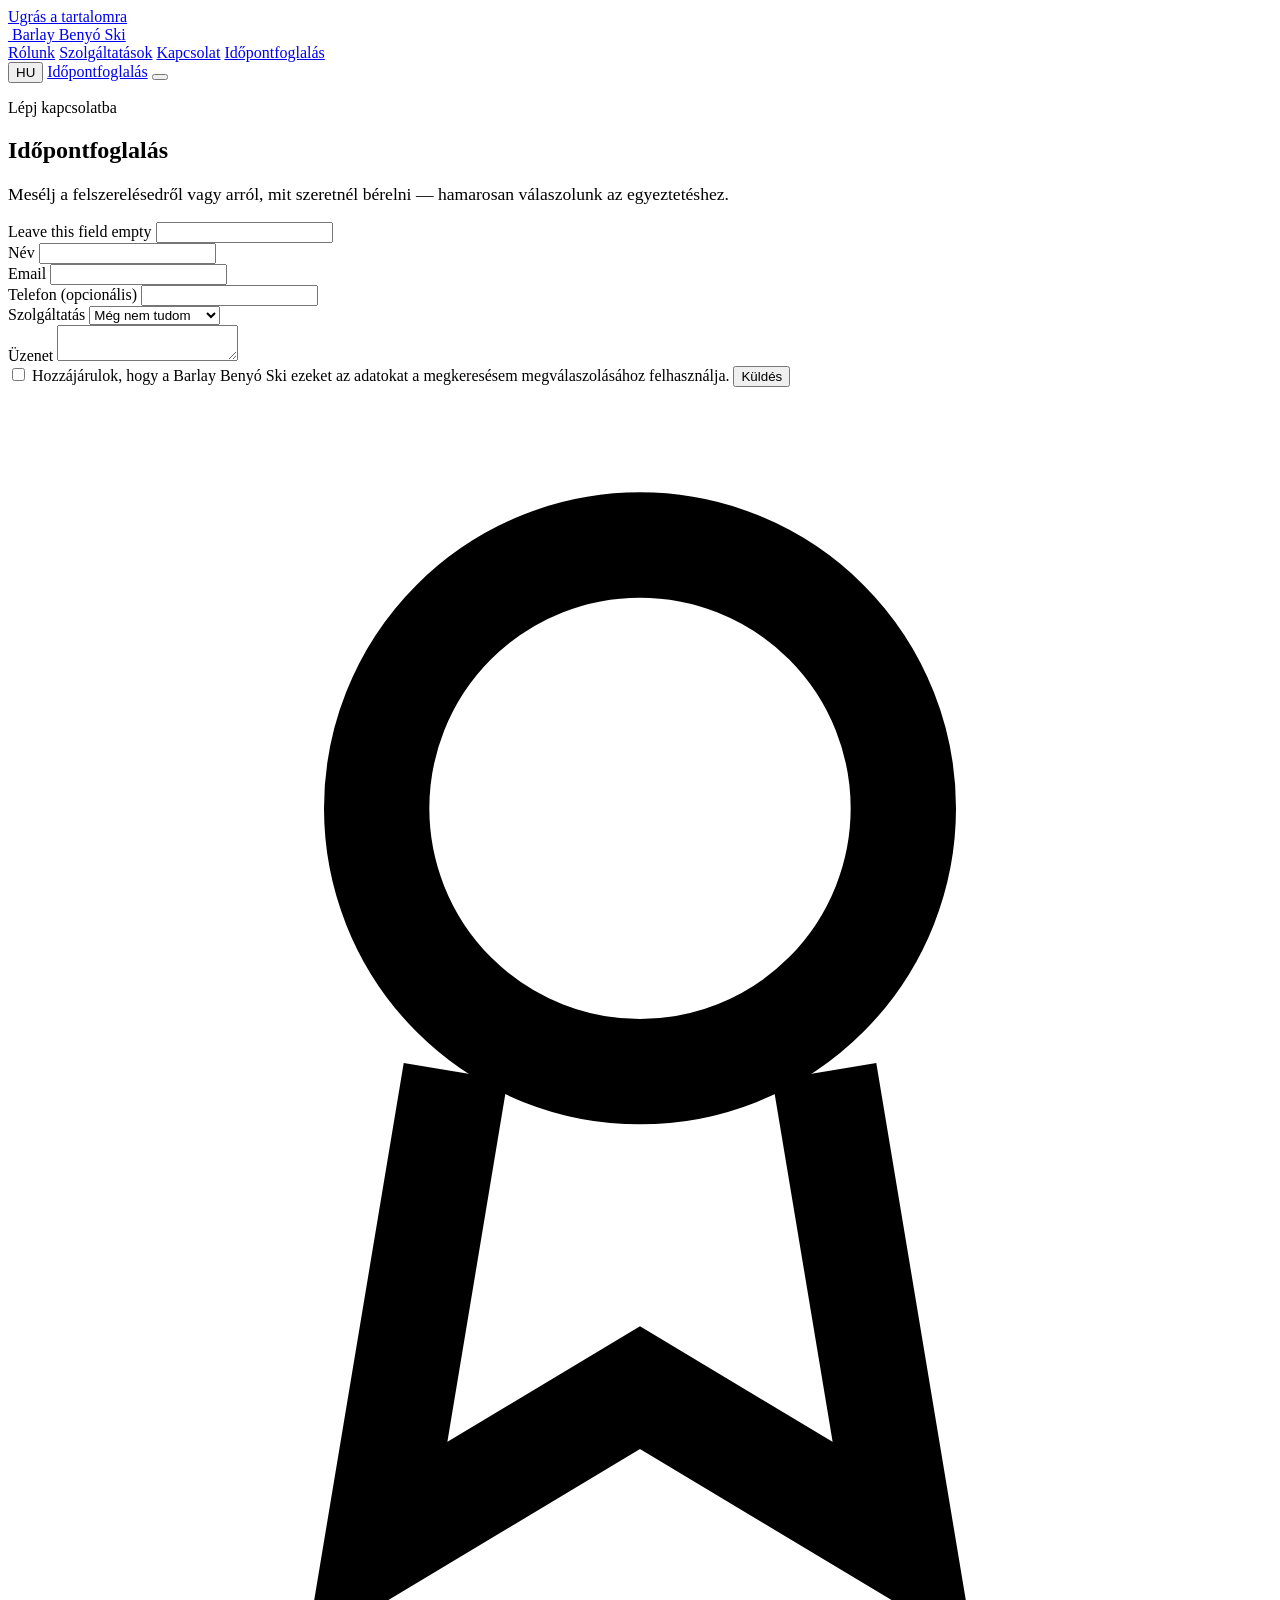
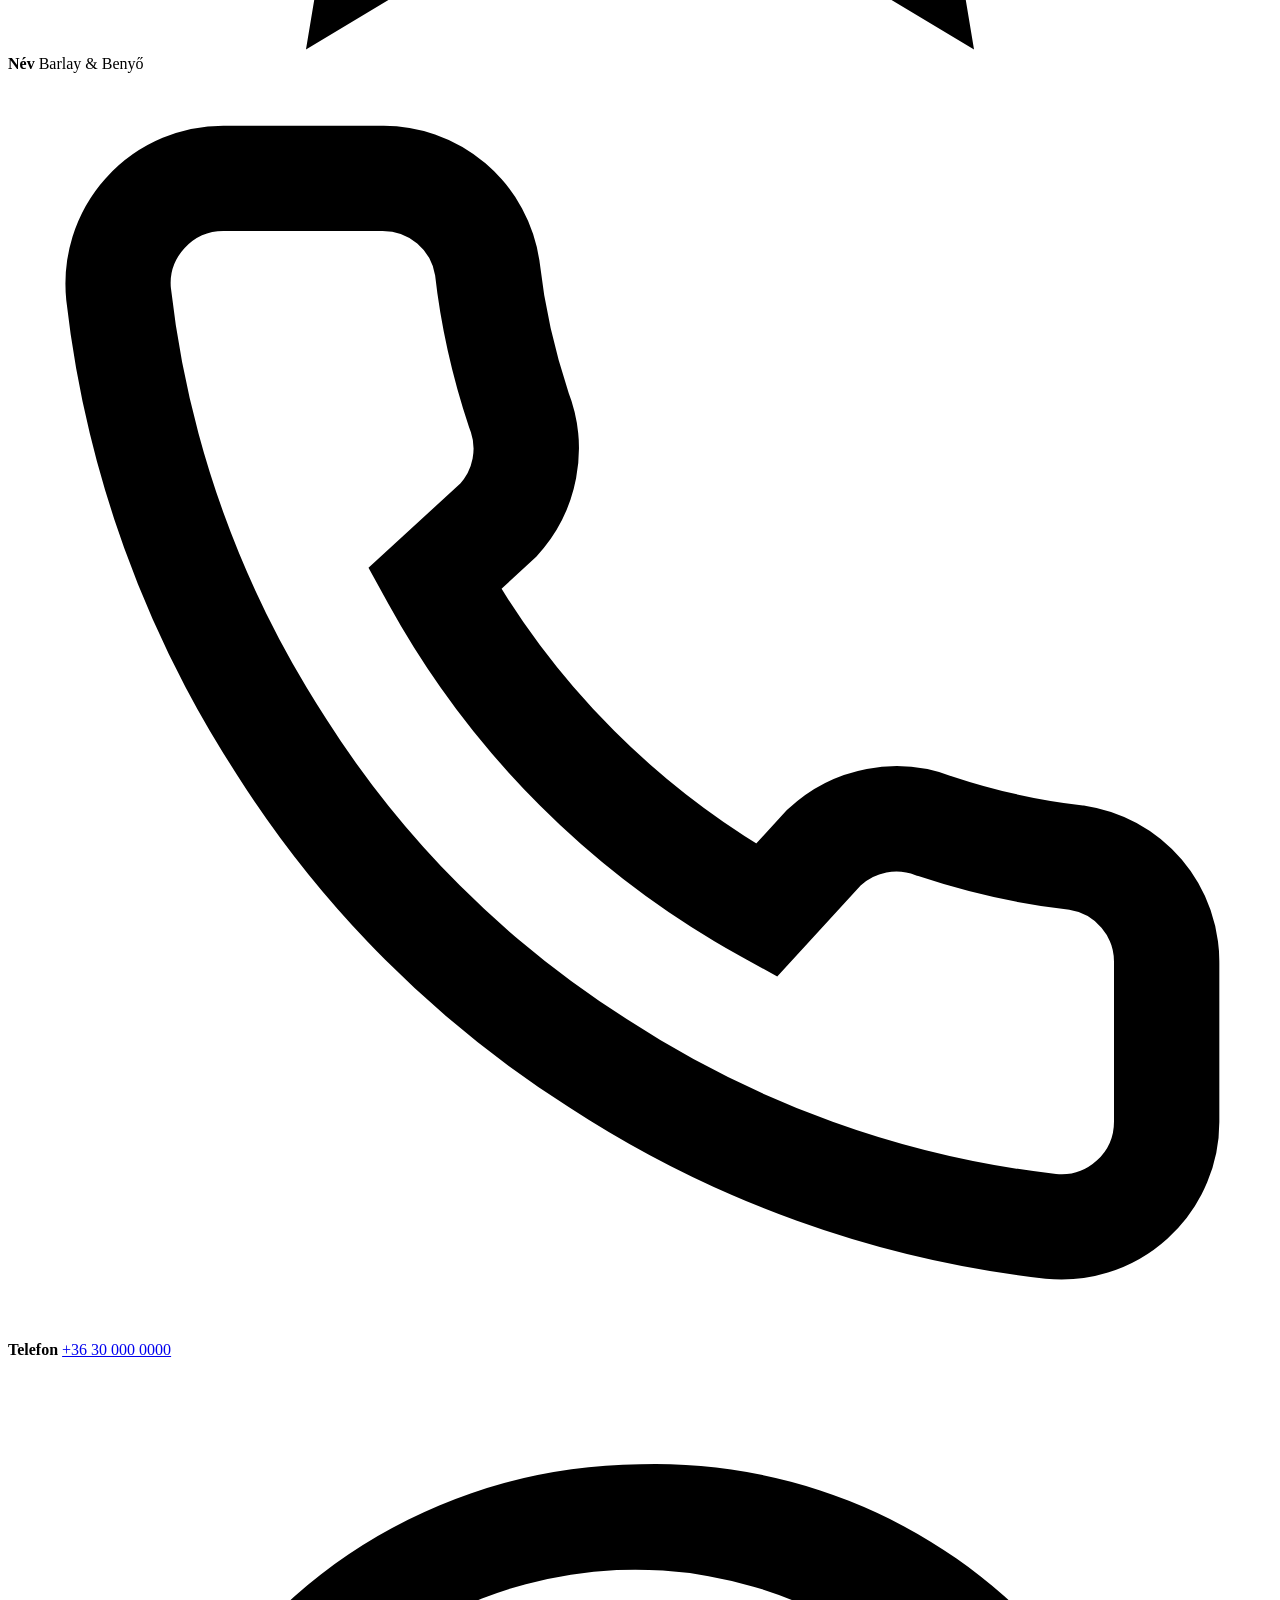
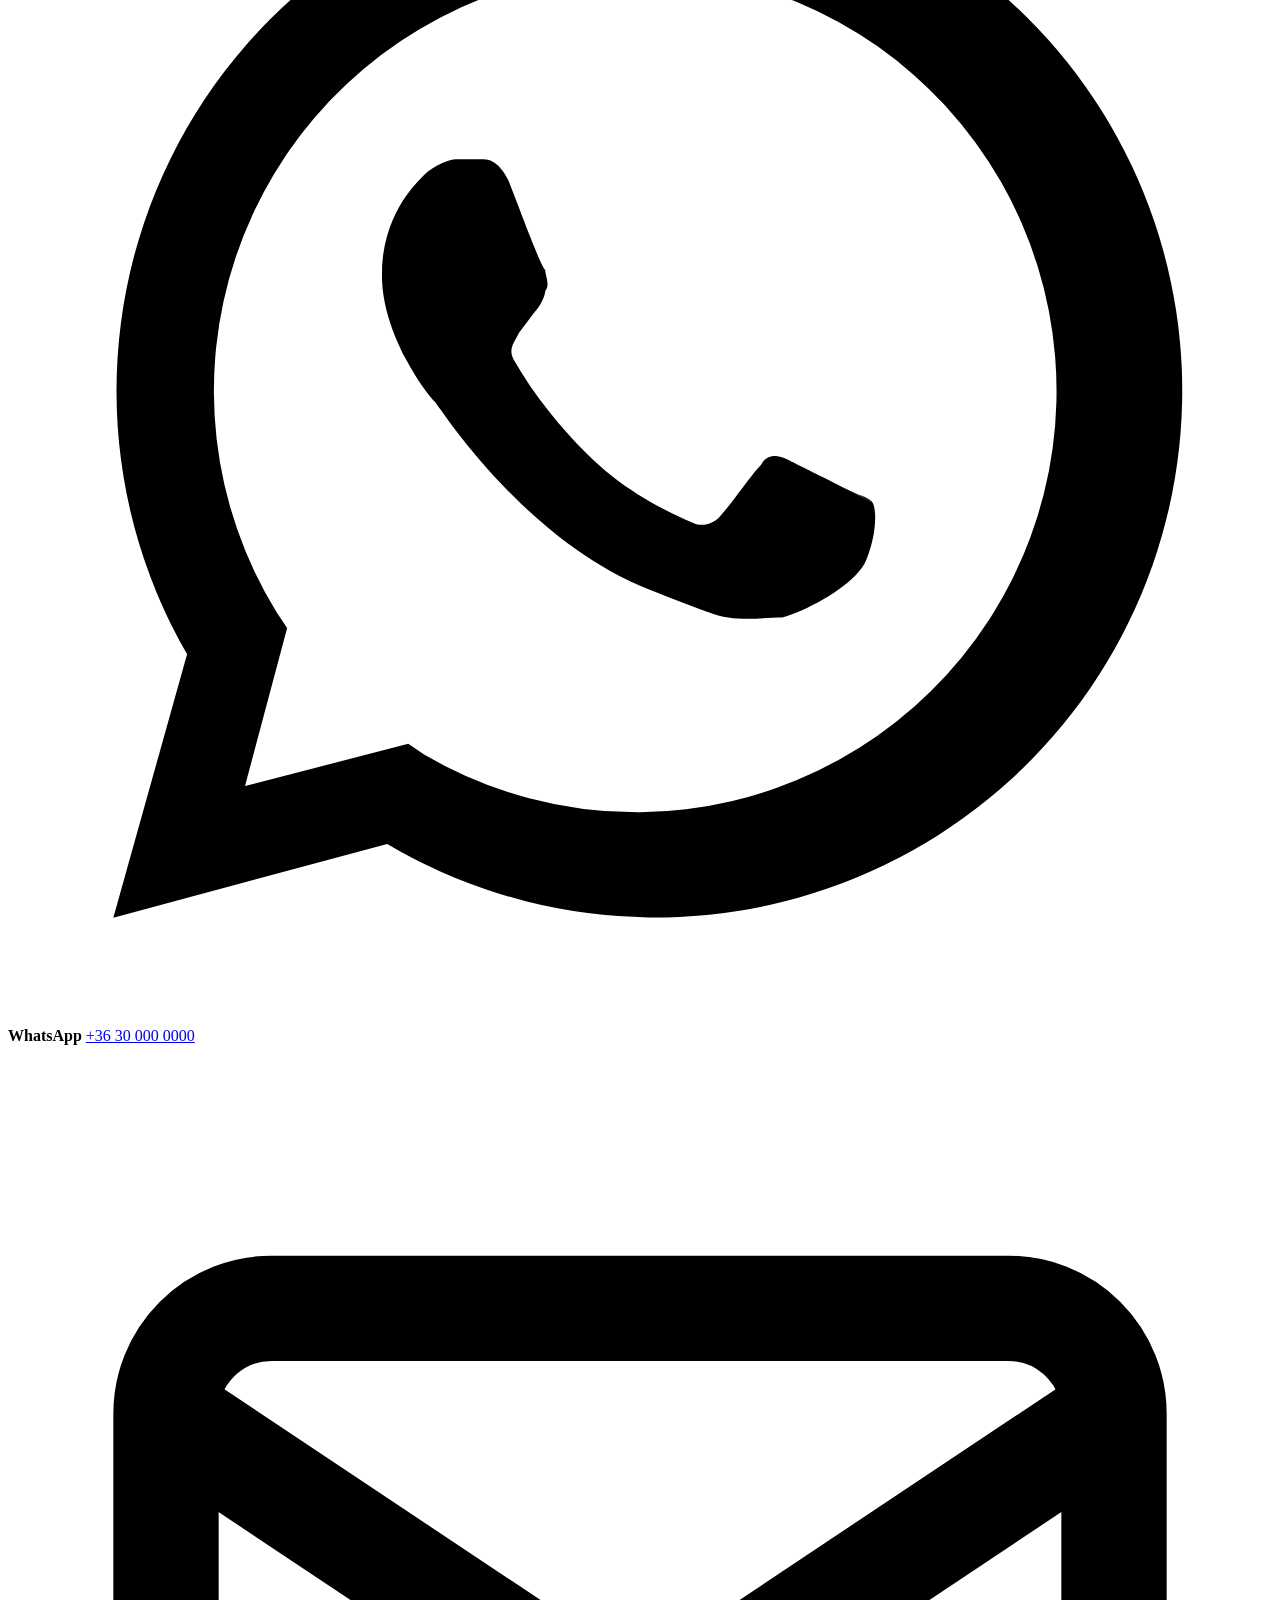
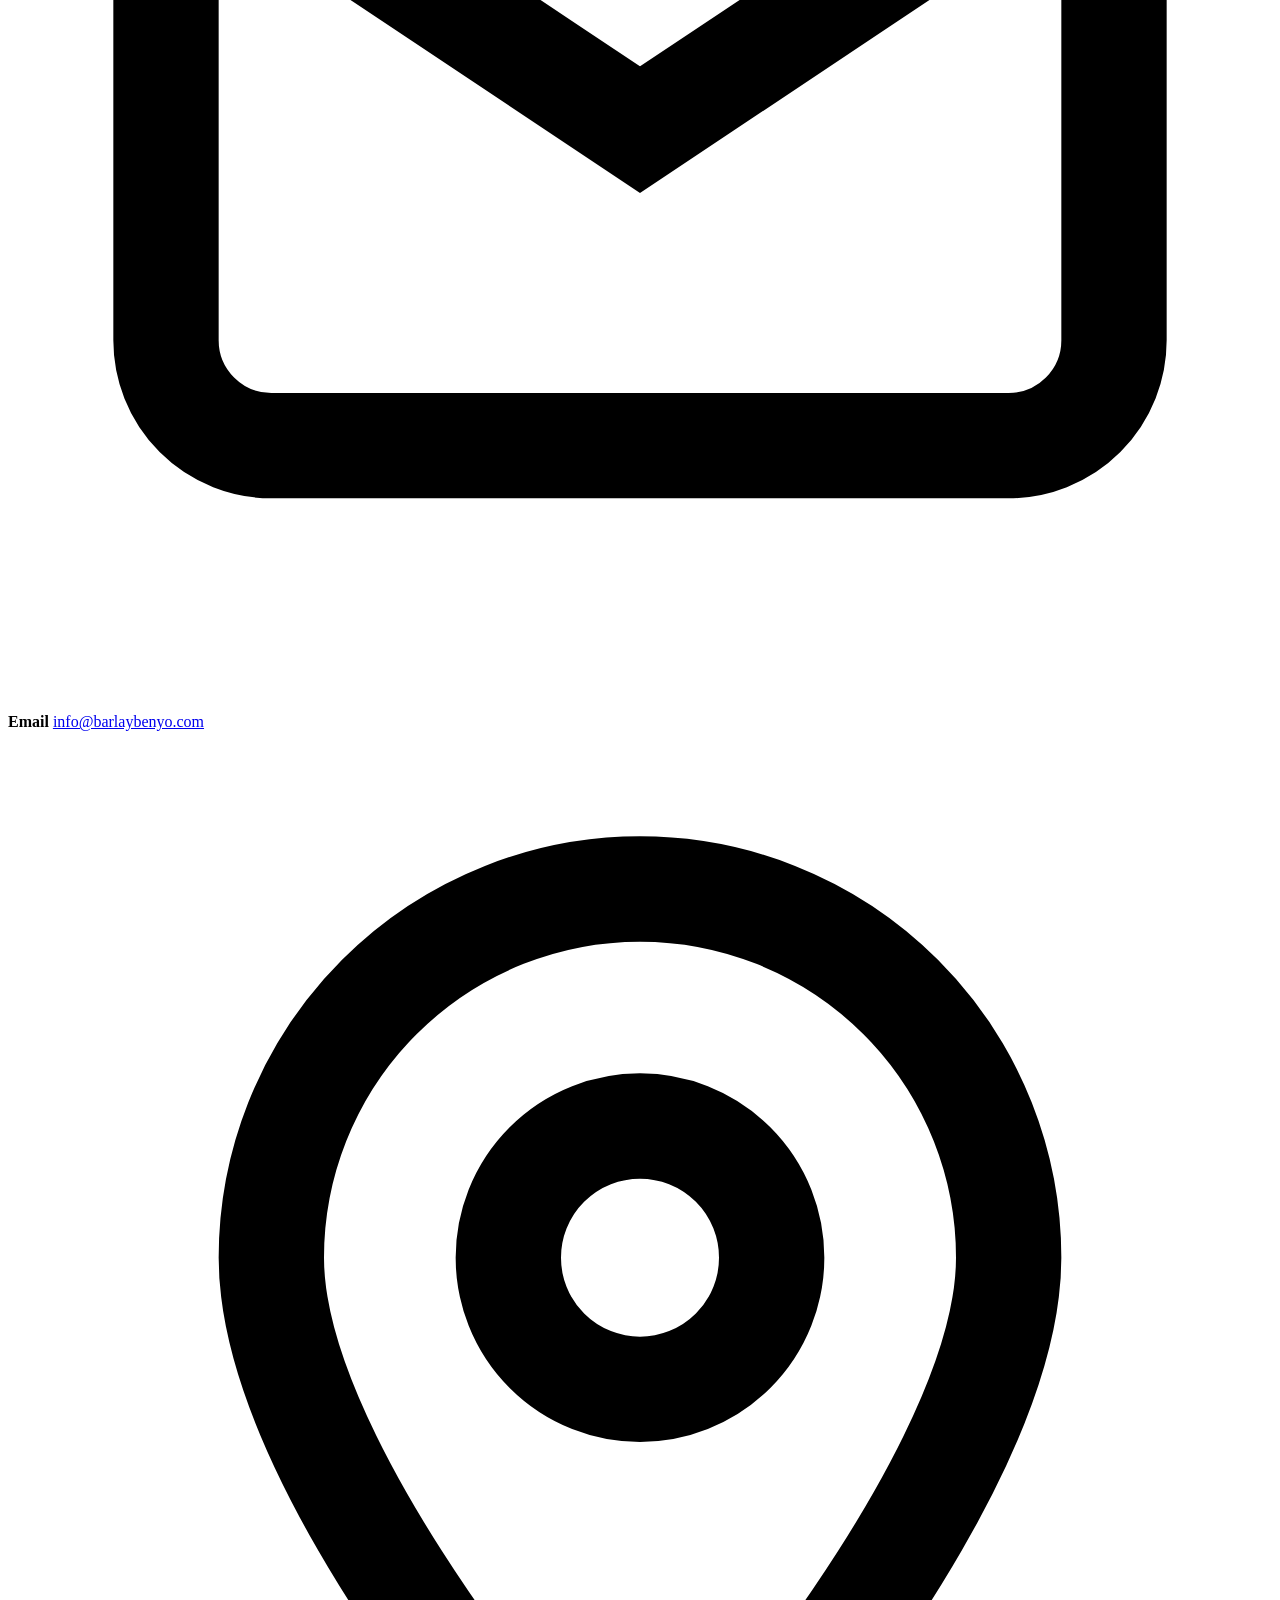
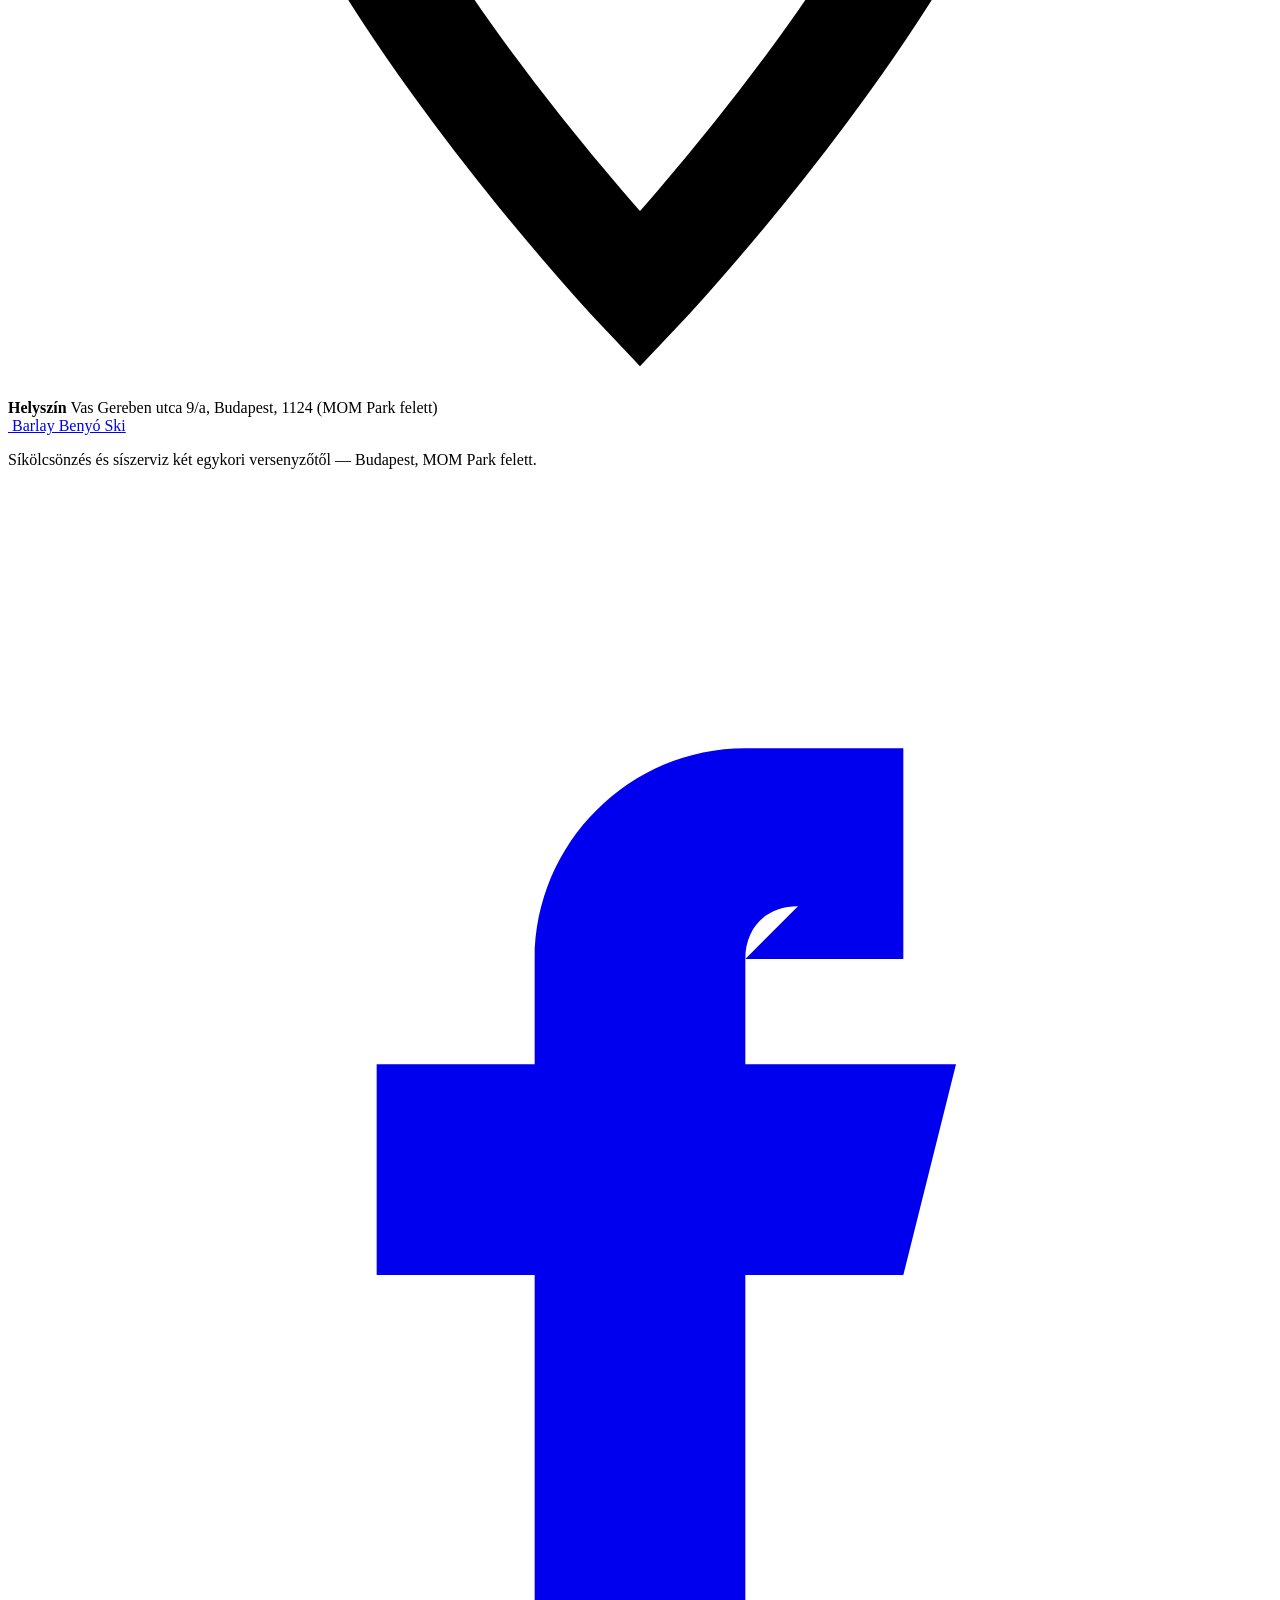
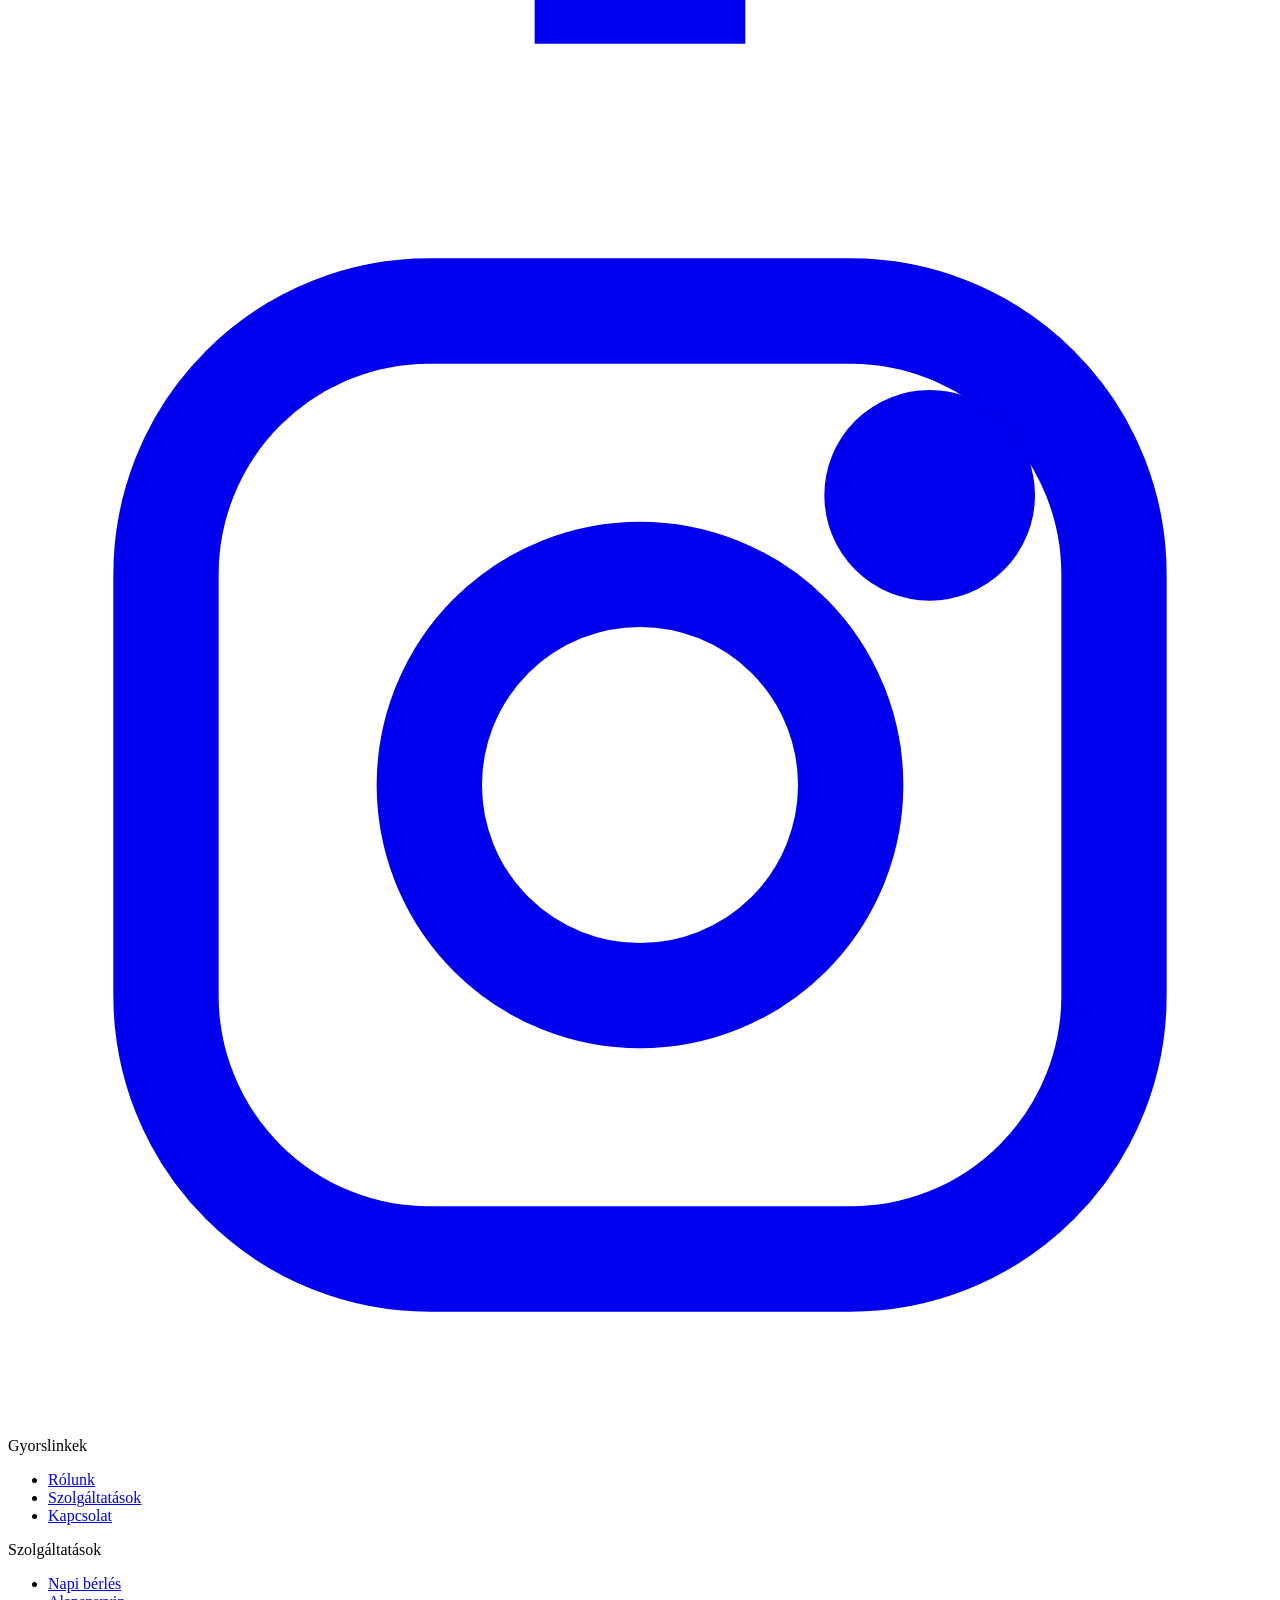
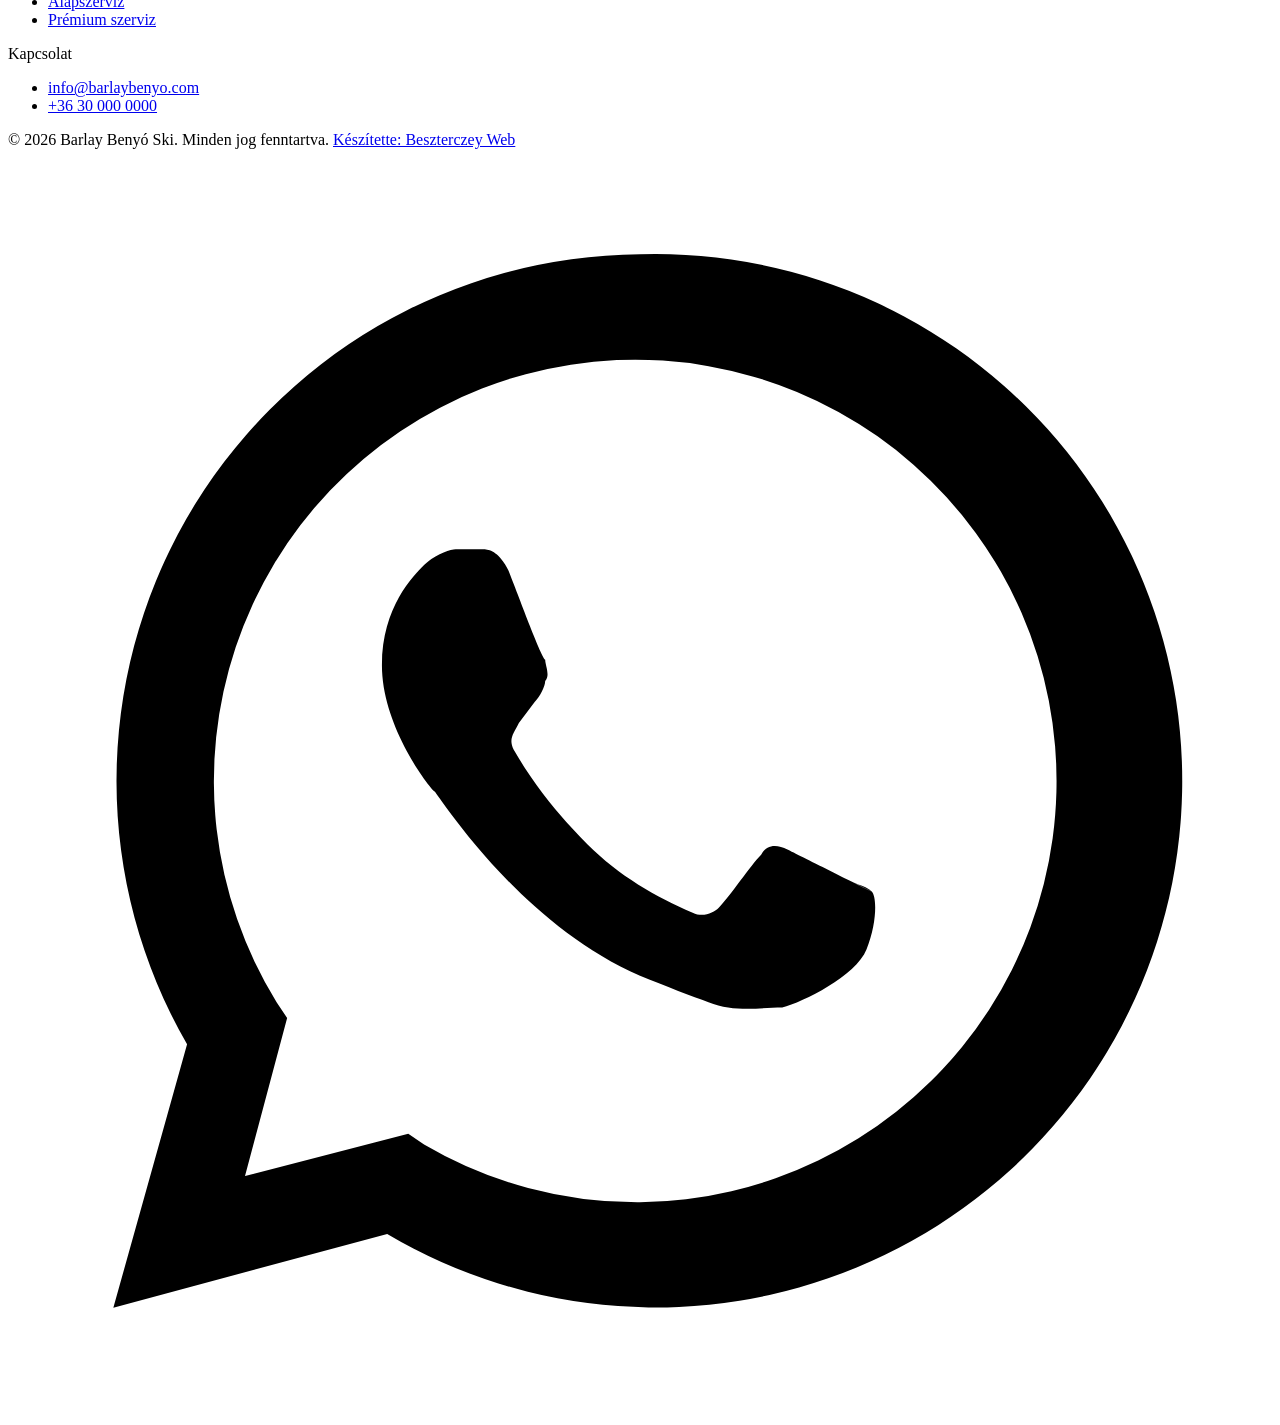
==== kapcsolat.html @ 636427c2 "Initial site: homepage, services, contact (HU/EN), styles, i18n, interactivity" ====
<!DOCTYPE html>
<html lang="hu" data-i18n-page-title="meta.contact.title">
<head>
<meta charset="UTF-8">
<meta name="viewport" content="width=device-width, initial-scale=1.0">
<title>Kapcsolat — Barlay Benyó Ski</title>
<meta name="description" content="Foglalj időpontot felszerelés bérlésére vagy szervizre. Barlay Benyó Ski — Budapest, MOM Park felett.">
<link rel="icon" href="assets/logo-dark-tiny.webp" type="image/webp">
<script>document.documentElement.classList.add("js-reveal");</script>
<link rel="stylesheet" href="styles.css">
</head>
<body>
<a href="#main" class="skip-link">Ugrás a tartalomra</a>

<header class="nav">
  <div class="container">
    <a href="index.html" class="nav-brand">
      <img src="assets/logo-main.webp" alt="">
      Barlay Benyó Ski
    </a>
    <nav class="nav-links" id="nav-links">
      <a href="index.html#about" data-i18n="nav.about">Rólunk</a>
      <a href="szolgaltatasok.html" data-i18n="nav.services">Szolgáltatások</a>
      <a href="kapcsolat.html" data-i18n="nav.contact">Kapcsolat</a>
      <a href="kapcsolat.html" class="btn btn-primary nav-cta-mobile" data-i18n="nav.book">Időpontfoglalás</a>
    </nav>
    <div class="nav-actions">
      <button class="lang-toggle" data-lang-toggle aria-label="Nyelv váltása / Switch language">
        <span data-i18n="nav.lang">HU</span>
      </button>
      <a href="kapcsolat.html" class="btn btn-primary nav-cta-desktop" data-i18n="nav.book">Időpontfoglalás</a>
      <button class="nav-toggle" aria-label="Menü megnyitása" aria-expanded="false" aria-controls="nav-links">
        <span></span><span></span><span></span>
      </button>
    </div>
  </div>
</header>

<main id="main">
  <section class="section" style="padding-top: var(--space-2xl);">
    <div class="container">
      <div class="section-header" data-reveal>
        <p class="eyebrow" data-i18n="contact.eyebrow">Lépj kapcsolatba</p>
        <h1 data-i18n="contact.title">Időpontfoglalás</h1>
        <p data-i18n="contact.subtitle" style="font-size:1.1rem;">Mesélj a felszerelésedről vagy arról, mit szeretnél bérelni — hamarosan válaszolunk az egyeztetéshez.</p>
      </div>

      <div class="contact-grid">
        <form id="contact-form" data-reveal novalidate>
          <div class="honeypot" aria-hidden="true">
            <label for="_gotcha">Leave this field empty</label>
            <input type="text" id="_gotcha" name="_gotcha" tabindex="-1" autocomplete="off">
          </div>

          <div class="form-field">
            <label for="name" data-i18n="form.name">Név</label>
            <input type="text" id="name" name="name" required autocomplete="name">
          </div>
          <div class="form-field">
            <label for="email" data-i18n="form.email">Email</label>
            <input type="email" id="email" name="email" required autocomplete="email">
          </div>
          <div class="form-field">
            <label for="phone" data-i18n="form.phone">Telefon (opcionális)</label>
            <input type="tel" id="phone" name="phone" autocomplete="tel">
          </div>
          <div class="form-field">
            <label for="service" data-i18n="form.service">Szolgáltatás</label>
            <select id="service" name="service">
              <option value="" data-i18n="form.service.default">Még nem tudom</option>
              <option value="rental" data-i18n="form.service.rental">Felszerelés bérlés</option>
              <option value="service_basic" data-i18n="form.service.service_basic">Alapszerviz</option>
              <option value="service_premium" data-i18n="form.service.service_premium">Prémium szerviz</option>
              <option value="binding" data-i18n="form.service.binding">Kötésbeállítás</option>
            </select>
          </div>
          <div class="form-field">
            <label for="message" data-i18n="form.message">Üzenet</label>
            <textarea id="message" name="message" required></textarea>
          </div>
          <label class="form-consent">
            <input type="checkbox" required>
            <span data-i18n="form.consent">Hozzájárulok, hogy a Barlay Benyó Ski ezeket az adatokat a megkeresésem megválaszolásához felhasználja.</span>
          </label>
          <button type="submit" class="btn btn-primary" data-i18n="form.submit">Küldés</button>
        </form>

        <div class="info-card" data-reveal>
          <div class="info-row">
            <svg viewBox="0 0 24 24" fill="none" stroke="currentColor" stroke-width="2"><circle cx="12" cy="8" r="5"/><path d="M8.5 13 7 22l5-3 5 3-1.5-9"/></svg>
            <div>
              <strong data-i18n="info.name">Név</strong>
              <span data-i18n="info.name.value">Barlay &amp; Benyő</span>
            </div>
          </div>
          <div class="info-row">
            <svg viewBox="0 0 24 24" fill="none" stroke="currentColor" stroke-width="2"><path d="M22 16.9v3a2 2 0 0 1-2.2 2 19.8 19.8 0 0 1-8.6-3.1 19.5 19.5 0 0 1-6-6A19.8 19.8 0 0 1 2.1 4.2 2 2 0 0 1 4.1 2h3a2 2 0 0 1 2 1.7c.1.9.3 1.8.6 2.7a2 2 0 0 1-.4 2.1L8.1 9.6a16 16 0 0 0 6.3 6.3l1.1-1.2a2 2 0 0 1 2.1-.4c.9.3 1.8.5 2.7.6a2 2 0 0 1 1.7 2z"/></svg>
            <div>
              <strong data-i18n="info.phone">Telefon</strong>
              <a href="#" data-site="phoneHref" data-site-text>+36 30 000 0000</a>
            </div>
          </div>
          <div class="info-row">
            <svg viewBox="0 0 24 24" fill="currentColor"><path d="M12 2a10 10 0 0 0-8.6 15L2 22l5.2-1.4A10 10 0 1 0 12 2zm0 18a8 8 0 0 1-4.1-1.1l-.3-.2-3.1.8.8-3-.2-.3A8 8 0 1 1 12 20zm4.4-5.9c-.2-.1-1.4-.7-1.6-.8-.2-.1-.4-.1-.5.1-.2.2-.6.8-.8 1-.1.1-.3.2-.5.1-.7-.3-1.4-.7-2-1.3-.5-.5-1-1.1-1.4-1.8-.1-.2 0-.3.1-.5l.3-.4c.1-.1.2-.3.2-.4.1-.1 0-.3 0-.4-.1-.1-.5-1.2-.7-1.7-.2-.4-.4-.4-.5-.4h-.5c-.1 0-.4.1-.6.3-.2.2-.8.8-.8 1.9s.8 2.2 1 2.4c.1.1 1.6 2.5 3.9 3.5.5.2 1 .4 1.3.5.5.2 1 .1 1.4.1.4-.1 1.4-.6 1.6-1.1.2-.5.2-1 .1-1.1-.1-.1-.2-.1-.4-.2z"/></svg>
            <div>
              <strong data-i18n="info.whatsapp">WhatsApp</strong>
              <a href="#" data-site="whatsapp" target="_blank" rel="noopener">+36 30 000 0000</a>
            </div>
          </div>
          <div class="info-row">
            <svg viewBox="0 0 24 24" fill="none" stroke="currentColor" stroke-width="2"><path d="M4 4h16v16H4z" opacity="0"/><path d="M3 7l9 6 9-6"/><rect x="3" y="5" width="18" height="14" rx="2"/></svg>
            <div>
              <strong data-i18n="info.email">Email</strong>
              <a href="#" data-site="email" data-site-text>info@barlaybenyo.com</a>
            </div>
          </div>
          <div class="info-row">
            <svg viewBox="0 0 24 24" fill="none" stroke="currentColor" stroke-width="2"><path d="M12 22s7-7.4 7-12a7 7 0 1 0-14 0c0 4.6 7 12 7 12z"/><circle cx="12" cy="10" r="2.5"/></svg>
            <div>
              <strong data-i18n="info.location">Helyszín</strong>
              <span data-i18n="info.location.value">Vas Gereben utca 9/a, Budapest, 1124 (MOM Park felett)</span>
            </div>
          </div>
        </div>
      </div>
    </div>
  </section>
</main>

<footer class="footer">
  <div class="container">
    <div class="footer-grid">
      <div>
        <a href="index.html" class="footer-brand">
          <img src="assets/logo-main.webp" alt="">
          Barlay Benyó Ski
        </a>
        <p data-i18n="footer.tagline">Síkölcsönzés és síszerviz két egykori versenyzőtől — Budapest, MOM Park felett.</p>
        <div class="footer-social">
          <a href="#" data-site="facebook" aria-label="Facebook" target="_blank" rel="noopener">
            <svg viewBox="0 0 24 24" fill="currentColor"><path d="M14 9h3V5h-3c-2.2 0-4 1.8-4 4v2H7v4h3v7h4v-7h3l1-4h-4V9c0-.6.4-1 1-1z"/></svg>
          </a>
          <a href="#" data-site="instagram" aria-label="Instagram" target="_blank" rel="noopener">
            <svg viewBox="0 0 24 24" fill="none" stroke="currentColor" stroke-width="2"><rect x="3" y="3" width="18" height="18" rx="5"/><circle cx="12" cy="12" r="4"/><circle cx="17.5" cy="6.5" r="1"/></svg>
          </a>
        </div>
      </div>
      <div>
        <p class="footer-h" data-i18n="footer.quicklinks">Gyorslinkek</p>
        <ul>
          <li><a href="index.html#about" data-i18n="nav.about">Rólunk</a></li>
          <li><a href="szolgaltatasok.html" data-i18n="nav.services">Szolgáltatások</a></li>
          <li><a href="kapcsolat.html" data-i18n="nav.contact">Kapcsolat</a></li>
        </ul>
      </div>
      <div>
        <p class="footer-h" data-i18n="footer.services">Szolgáltatások</p>
        <ul>
          <li><a href="szolgaltatasok.html#rental" data-i18n="pkg.rental_daily.title">Napi bérlés</a></li>
          <li><a href="szolgaltatasok.html#service" data-i18n="pkg.service_basic.title">Alapszerviz</a></li>
          <li><a href="szolgaltatasok.html#service" data-i18n="pkg.service_premium.title">Prémium szerviz</a></li>
        </ul>
      </div>
      <div>
        <p class="footer-h" data-i18n="footer.contact">Kapcsolat</p>
        <ul>
          <li><a href="#" data-site="email" data-site-text>info@barlaybenyo.com</a></li>
          <li><a href="#" data-site="phoneHref" data-site-text>+36 30 000 0000</a></li>
        </ul>
      </div>
    </div>
    <div class="footer-bottom">
      <span>&copy; 2026 Barlay Benyó Ski. <span data-i18n="footer.rights">Minden jog fenntartva.</span></span>
      <a href="https://beszterczey.com/" target="_blank" rel="noopener">
        <span data-i18n="footer.madeby">Készítette: Beszterczey Web</span>
      </a>
    </div>
  </div>
</footer>

<aside aria-label="WhatsApp gyorskapcsolat">
<a class="whatsapp-float" data-site="whatsapp" target="_blank" rel="noopener" aria-label="WhatsApp">
  <svg viewBox="0 0 24 24" fill="currentColor"><path d="M12 2a10 10 0 0 0-8.6 15L2 22l5.2-1.4A10 10 0 1 0 12 2zm0 18a8 8 0 0 1-4.1-1.1l-.3-.2-3.1.8.8-3-.2-.3A8 8 0 1 1 12 20zm4.4-5.9c-.2-.1-1.4-.7-1.6-.8-.2-.1-.4-.1-.5.1-.2.2-.6.8-.8 1-.1.1-.3.2-.5.1-.7-.3-1.4-.7-2-1.3-.5-.5-1-1.1-1.4-1.8-.1-.2 0-.3.1-.5l.3-.4c.1-.1.2-.3.2-.4.1-.1 0-.3 0-.4-.1-.1-.5-1.2-.7-1.7-.2-.4-.4-.4-.5-.4h-.5c-.1 0-.4.1-.6.3-.2.2-.8.8-.8 1.9s.8 2.2 1 2.4c.1.1 1.6 2.5 3.9 3.5.5.2 1 .4 1.3.5.5.2 1 .1 1.4.1.4-.1 1.4-.6 1.6-1.1.2-.5.2-1 .1-1.1-.1-.1-.2-.1-.4-.2z"/></svg>
</a>
</aside>

<script src="i18n.js"></script>
<script src="main.js"></script>
</body>
</html>
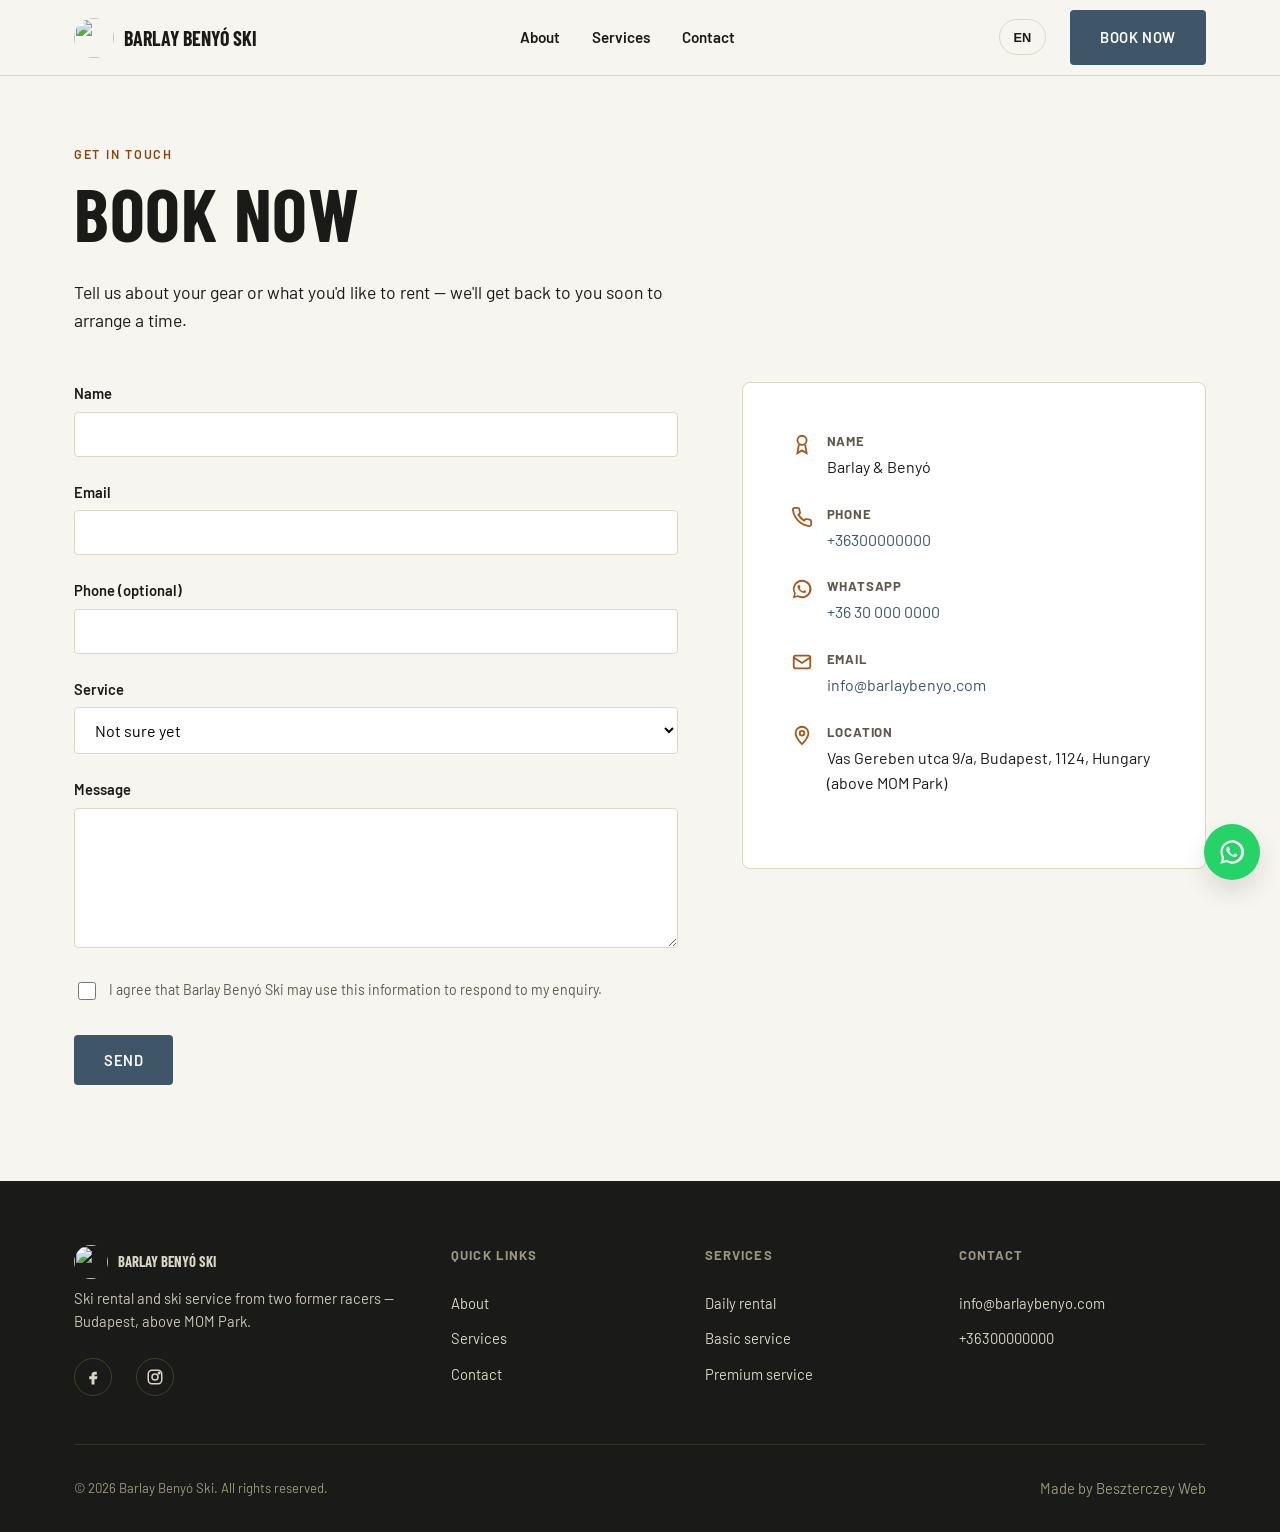
==== commit bcdde97f: "Fix founder name spelling (Benyő→Benyó) and remove e-bike content" ====
--- a/kapcsolat.html
+++ b/kapcsolat.html
@@ -90,7 +90,7 @@
             <svg viewBox="0 0 24 24" fill="none" stroke="currentColor" stroke-width="2"><circle cx="12" cy="8" r="5"/><path d="M8.5 13 7 22l5-3 5 3-1.5-9"/></svg>
             <div>
               <strong data-i18n="info.name">Név</strong>
-              <span data-i18n="info.name.value">Barlay &amp; Benyő</span>
+              <span data-i18n="info.name.value">Barlay &amp; Benyó</span>
             </div>
           </div>
           <div class="info-row">
--- a/styles.css
+++ b/styles.css
@@ -0,0 +1,308 @@
+@import url('https://fonts.googleapis.com/css2?family=Barlow+Condensed:wght@500;600;700&family=Barlow:wght@400;500;600;700&display=swap');
+
+:root {
+  --color-ink: #1A1A18;
+  --color-paper: #F7F5EF;
+  --color-paper-alt: #EFEBE1;
+  --color-card: #FFFFFF;
+  --color-slate: #3E5668;
+  --color-slate-dark: #2A3C49;
+  --color-ember: #A8571F;
+  --color-ember-dark: #874513;
+  --color-border: #DDD7C8;
+  --color-muted-foreground: #5C584C;
+  --color-destructive: #B3261E;
+  --color-on-dark: #F7F5EF;
+  --color-whatsapp: #25D366;
+
+  --space-xs: 4px;
+  --space-sm: 8px;
+  --space-md: 24px;
+  --space-lg: 32px;
+  --space-xl: 48px;
+  --space-2xl: 64px;
+  --space-3xl: 96px;
+
+  --shadow-sm: 0 1px 2px rgba(26,26,24,0.06);
+  --shadow-md: 0 4px 10px rgba(26,26,24,0.10);
+  --shadow-lg: 0 12px 24px rgba(26,26,24,0.12);
+  --shadow-xl: 0 24px 48px rgba(26,26,24,0.16);
+
+  --radius: 4px;
+  --radius-lg: 8px;
+  --max-width: 1180px;
+  --nav-height: 76px;
+}
+
+* { box-sizing: border-box; }
+html { scroll-behavior: smooth; scroll-padding-top: calc(var(--nav-height) + 16px); overflow-x: hidden; }
+@media (prefers-reduced-motion: reduce) { html { scroll-behavior: auto; } }
+
+body {
+  margin: 0;
+  overflow-x: hidden;
+  font-family: 'Barlow', sans-serif;
+  font-size: 16px;
+  line-height: 1.6;
+  color: var(--color-ink);
+  background: var(--color-paper);
+  -webkit-font-smoothing: antialiased;
+}
+
+h1, h2, h3, h4 {
+  font-family: 'Barlow Condensed', sans-serif;
+  font-weight: 700;
+  letter-spacing: 0.01em;
+  line-height: 1.1;
+  margin: 0 0 var(--space-md);
+  color: var(--color-ink);
+}
+h1 { font-size: clamp(2.6rem, 6vw, 4.6rem); text-transform: uppercase; }
+h2 { font-size: clamp(2rem, 4.2vw, 3rem); text-transform: uppercase; }
+h3 { font-size: clamp(1.3rem, 2.4vw, 1.7rem); }
+p { margin: 0 0 var(--space-md); color: var(--color-ink); }
+a { color: var(--color-slate); text-decoration: none; }
+a:hover { color: var(--color-slate-dark); }
+img { max-width: 100%; display: block; }
+
+.container { max-width: var(--max-width); margin: 0 auto; padding: 0 var(--space-md); }
+.eyebrow {
+  display: inline-block;
+  font-family: 'Barlow', sans-serif;
+  font-weight: 600;
+  text-transform: uppercase;
+  letter-spacing: 0.14em;
+  font-size: 0.78rem;
+  color: var(--color-ember-dark);
+  margin-bottom: var(--space-sm);
+}
+
+.visually-hidden {
+  position: absolute; width: 1px; height: 1px; padding: 0; margin: -1px;
+  overflow: hidden; clip: rect(0,0,0,0); white-space: nowrap; border: 0;
+}
+.skip-link {
+  position: absolute; left: var(--space-md); top: -60px;
+  background: var(--color-ink); color: var(--color-paper);
+  padding: 10px 18px; border-radius: var(--radius); z-index: 200;
+  transition: top 200ms ease;
+}
+.skip-link:focus { top: var(--space-md); }
+
+/* Focus visibility */
+a:focus-visible, button:focus-visible, input:focus-visible, textarea:focus-visible, select:focus-visible {
+  outline: 3px solid var(--color-slate);
+  outline-offset: 2px;
+}
+
+/* ---------- Buttons ---------- */
+.btn {
+  display: inline-flex; align-items: center; justify-content: center;
+  gap: 8px; min-height: 44px; padding: 14px 28px;
+  border-radius: var(--radius); font-family: 'Barlow', sans-serif;
+  font-weight: 600; text-transform: uppercase; letter-spacing: 0.04em;
+  font-size: 0.92rem; cursor: pointer; border: 2px solid transparent;
+  transition: background 200ms ease, color 200ms ease, transform 200ms ease, border-color 200ms ease;
+}
+.btn-primary { background: var(--color-slate); color: #fff; }
+.btn-primary:hover { background: var(--color-slate-dark); color: #fff; transform: translateY(-1px); }
+.btn-ember { background: var(--color-ember); color: #fff; }
+.btn-ember:hover { background: var(--color-ember-dark); color: #fff; transform: translateY(-1px); }
+.btn-outline { background: transparent; color: var(--color-ink); border-color: var(--color-ink); }
+.btn-outline:hover { background: var(--color-ink); color: var(--color-paper); }
+.btn-outline-light { background: transparent; color: var(--color-paper); border-color: var(--color-paper); }
+.btn-outline-light:hover { background: var(--color-paper); color: var(--color-ink); }
+
+/* ---------- Nav ---------- */
+.nav {
+  position: sticky; top: 0; z-index: 100;
+  background: rgba(247,245,239,0.92); backdrop-filter: blur(8px);
+  border-bottom: 1px solid var(--color-border);
+  height: var(--nav-height);
+}
+.nav .container { height: 100%; display: flex; align-items: center; justify-content: space-between; }
+.nav-brand { display: flex; align-items: center; gap: 10px; font-family: 'Barlow Condensed', sans-serif; font-weight: 700; font-size: 1.25rem; text-transform: uppercase; color: var(--color-ink); }
+.nav-brand img { height: 40px; width: 40px; border-radius: 50%; object-fit: cover; }
+.nav-links { display: flex; align-items: center; gap: var(--space-lg); }
+.nav-links a { color: var(--color-ink); font-weight: 600; font-size: 0.95rem; }
+.nav-links a:hover { color: var(--color-slate); }
+.nav-actions { display: flex; align-items: center; gap: var(--space-md); }
+.lang-toggle {
+  background: transparent; border: 1px solid var(--color-border); border-radius: 999px;
+  padding: 6px 14px; font-weight: 700; font-size: 0.8rem; cursor: pointer; min-height: 36px;
+  color: var(--color-ink); transition: border-color 200ms ease, background 200ms ease;
+}
+.lang-toggle:hover { border-color: var(--color-slate); background: var(--color-paper-alt); }
+
+.nav-toggle {
+  display: none; flex-direction: column; gap: 5px; background: none; border: none;
+  cursor: pointer; padding: 10px; min-width: 44px; min-height: 44px; align-items: center; justify-content: center;
+}
+.nav-toggle span { width: 24px; height: 2px; background: var(--color-ink); transition: transform 200ms ease, opacity 200ms ease; }
+
+@media (max-width: 860px) {
+  .nav-links { position: fixed; top: var(--nav-height); left: 0; right: 0;
+    height: calc(100vh - var(--nav-height)); height: calc(100dvh - var(--nav-height));
+    background: var(--color-paper); flex-direction: column; justify-content: flex-start;
+    align-items: stretch; padding: var(--space-xl) var(--space-md); gap: var(--space-lg);
+    transform: translateX(100%); transition: transform 250ms ease; overflow-y: auto; z-index: 99; }
+  .nav-links.is-open { transform: translateX(0); }
+  .nav-links a { font-size: 1.3rem; }
+  .nav-toggle { display: inline-flex; }
+  body.nav-open { overflow: hidden; }
+  .nav-actions .btn-primary.nav-cta-desktop { display: none; }
+}
+@media (min-width: 861px) {
+  .nav-cta-mobile { display: none; }
+}
+
+/* ---------- Hero ---------- */
+.hero {
+  position: relative; min-height: 100dvh; min-height: 100vh;
+  display: flex; align-items: flex-end; overflow: hidden;
+  color: var(--color-on-dark);
+}
+.hero-media { position: absolute; inset: 0; z-index: 0; }
+.hero-media img { width: 100%; height: 100%; object-fit: cover; object-position: center 30%; }
+.hero-media::after {
+  content: ""; position: absolute; inset: 0;
+  background: linear-gradient(180deg, rgba(26,26,24,0.35) 0%, rgba(26,26,24,0.55) 55%, rgba(26,26,24,0.88) 100%);
+}
+.hero-content { position: relative; z-index: 1; padding: var(--space-3xl) 0 var(--space-2xl); width: 100%; }
+.hero-content .eyebrow { color: #E8C9A8; }
+.hero-content h1 { color: #fff; max-width: 16ch; }
+.hero-content p { color: #E7E4D9; max-width: 50ch; font-size: 1.1rem; }
+.hero-actions { display: flex; flex-wrap: wrap; gap: var(--space-md); margin-top: var(--space-lg); }
+
+/* ---------- Trust strip ---------- */
+.trust-strip { background: var(--color-ink); color: var(--color-on-dark); padding: var(--space-lg) 0; }
+.trust-strip .container { display: flex; flex-wrap: wrap; gap: var(--space-lg); justify-content: space-between; }
+.trust-item { display: flex; align-items: center; gap: 10px; font-weight: 600; font-size: 0.95rem; flex: 1 1 220px; }
+.trust-item svg { flex-shrink: 0; width: 22px; height: 22px; color: var(--color-ember); }
+
+/* ---------- Sections ---------- */
+.section { padding: var(--space-3xl) 0; }
+.section-alt { background: var(--color-paper-alt); }
+.section-dark { background: var(--color-ink); color: var(--color-on-dark); }
+.section-dark h2, .section-dark h3 { color: var(--color-on-dark); }
+.section-dark p { color: #D8D4C8; }
+.section-header { max-width: 640px; margin: 0 0 var(--space-xl); }
+.section-header.center { margin-left: auto; margin-right: auto; text-align: center; }
+
+/* ---------- About / founders ---------- */
+.about-grid { display: grid; grid-template-columns: 1fr 1.2fr; gap: var(--space-2xl); align-items: center; }
+.about-portrait { position: relative; border-radius: var(--radius-lg); overflow: hidden; box-shadow: var(--shadow-lg); }
+.about-portrait img { width: 100%; height: 100%; object-fit: cover; aspect-ratio: 3/4; }
+.about-names { margin-top: var(--space-md); font-weight: 700; text-transform: uppercase; letter-spacing: 0.04em; font-size: 0.9rem; color: var(--color-muted-foreground); }
+@media (max-width: 860px) { .about-grid { grid-template-columns: 1fr; } }
+
+/* ---------- Teaser cards ---------- */
+.card-grid { display: grid; grid-template-columns: repeat(2, 1fr); gap: var(--space-lg); }
+@media (max-width: 760px) { .card-grid { grid-template-columns: 1fr; } }
+.card {
+  background: var(--color-card); border: 1px solid var(--color-border); border-radius: var(--radius-lg);
+  padding: var(--space-xl) var(--space-lg); box-shadow: var(--shadow-sm);
+  transition: box-shadow 200ms ease, transform 200ms ease;
+  display: flex; flex-direction: column;
+}
+.card:hover { box-shadow: var(--shadow-md); transform: translateY(-2px); }
+.card-icon { width: 48px; height: 48px; border-radius: var(--radius); background: var(--color-paper-alt); display: flex; align-items: center; justify-content: center; margin-bottom: var(--space-md); color: var(--color-slate); }
+.card-icon svg { width: 26px; height: 26px; }
+.card p { color: var(--color-muted-foreground); flex-grow: 1; }
+
+.card-grid-3 { display: grid; grid-template-columns: repeat(3, 1fr); gap: var(--space-lg); }
+@media (max-width: 960px) { .card-grid-3 { grid-template-columns: 1fr; } }
+.pkg-card {
+  background: var(--color-card); border: 1px solid var(--color-border); border-radius: var(--radius-lg);
+  padding: var(--space-lg); display: flex; flex-direction: column; gap: var(--space-sm);
+  box-shadow: var(--shadow-sm); transition: box-shadow 200ms ease, transform 200ms ease;
+}
+.pkg-card:hover { box-shadow: var(--shadow-md); transform: translateY(-2px); }
+.pkg-num { font-family: 'Barlow Condensed', sans-serif; font-size: 2rem; color: var(--color-border); font-weight: 700; }
+.pkg-card p { color: var(--color-muted-foreground); flex-grow: 1; }
+
+/* ---------- Service detail rows ---------- */
+.service-row { display: grid; grid-template-columns: 1fr 1fr; gap: var(--space-2xl); align-items: center; margin-bottom: var(--space-2xl); }
+.service-row:nth-child(even) { direction: rtl; }
+.service-row:nth-child(even) > * { direction: ltr; }
+.service-row img { border-radius: var(--radius-lg); box-shadow: var(--shadow-md); width: 100%; aspect-ratio: 4/5; object-fit: cover; }
+@media (max-width: 860px) { .service-row, .service-row:nth-child(even) { grid-template-columns: 1fr; direction: ltr; } }
+
+/* ---------- Testimonials ---------- */
+.testimonial-placeholder {
+  border: 1px dashed var(--color-border); border-radius: var(--radius-lg);
+  padding: var(--space-xl); text-align: center; color: var(--color-muted-foreground);
+  background: var(--color-card);
+}
+
+/* ---------- CTA banner ---------- */
+.cta-banner { background: var(--color-ember); color: #fff; padding: var(--space-2xl) 0; text-align: center; }
+.cta-banner h2 { color: #fff; }
+.cta-banner p { color: #F6E4D4; max-width: 50ch; margin-left: auto; margin-right: auto; }
+.cta-banner .btn-outline-light { border-color: #fff; color: #fff; }
+.cta-banner .btn-outline-light:hover { background: #fff; color: var(--color-ember); }
+.cta-actions { display: flex; flex-wrap: wrap; gap: var(--space-md); justify-content: center; margin-top: var(--space-lg); }
+
+/* ---------- Footer ---------- */
+.footer { background: var(--color-ink); color: var(--color-on-dark); padding: var(--space-2xl) 0 var(--space-lg); }
+.footer-grid { display: grid; grid-template-columns: 1.6fr 1fr 1fr 1.2fr; gap: var(--space-xl); margin-bottom: var(--space-xl); }
+@media (max-width: 760px) { .footer-grid { grid-template-columns: 1fr 1fr; } }
+.footer-brand { display: flex; align-items: center; gap: 10px; font-family: 'Barlow Condensed', sans-serif; font-weight: 700; font-size: 1.2rem; text-transform: uppercase; margin-bottom: var(--space-sm); color: #fff; }
+.footer-brand img { height: 34px; width: 34px; border-radius: 50%; object-fit: cover; }
+.footer p { color: #C9C5B8; font-size: 0.92rem; }
+.footer .footer-h { font-family: 'Barlow', sans-serif; font-weight: 700; text-transform: uppercase; letter-spacing: 0.08em; font-size: 0.82rem; color: #9A9684; margin: 0 0 var(--space-md); }
+.footer ul { list-style: none; margin: 0; padding: 0; display: flex; flex-direction: column; gap: 10px; }
+.footer a { color: #D8D4C8; font-size: 0.92rem; }
+.footer a:hover { color: #fff; }
+.footer-bottom { border-top: 1px solid #333028; padding-top: var(--space-lg); display: flex; flex-wrap: wrap; justify-content: space-between; gap: var(--space-md); align-items: center; font-size: 0.82rem; color: #9A9684; }
+.footer-bottom a { color: #9A9684; }
+.footer-bottom img { height: 18px; vertical-align: middle; margin-left: 6px; }
+.footer-social { display: flex; gap: var(--space-md); }
+.footer-social a { display: inline-flex; width: 38px; height: 38px; border-radius: 50%; border: 1px solid #40402f; align-items: center; justify-content: center; }
+.footer-social svg { width: 18px; height: 18px; color: #D8D4C8; }
+.footer-social a:hover { border-color: var(--color-ember); }
+.footer-social a:hover svg { color: var(--color-ember); }
+
+/* ---------- WhatsApp float ---------- */
+.whatsapp-float {
+  position: fixed; bottom: 20px; right: 20px; z-index: 150;
+  width: 56px; height: 56px; border-radius: 50%; background: var(--color-whatsapp);
+  display: flex; align-items: center; justify-content: center; box-shadow: var(--shadow-lg);
+  transition: transform 200ms ease;
+}
+.whatsapp-float:hover { transform: scale(1.06); }
+.whatsapp-float svg { width: 28px; height: 28px; color: #fff; }
+
+/* ---------- Form ---------- */
+.contact-grid { display: grid; grid-template-columns: 1.3fr 1fr; gap: var(--space-2xl); align-items: start; }
+@media (max-width: 860px) { .contact-grid { grid-template-columns: 1fr; } }
+.form-field { margin-bottom: var(--space-md); }
+.form-field label { display: block; font-weight: 600; margin-bottom: 6px; font-size: 0.92rem; }
+.form-field input, .form-field textarea, .form-field select {
+  width: 100%; padding: 12px 16px; border: 1px solid var(--color-border); border-radius: var(--radius);
+  font-size: 16px; font-family: 'Barlow', sans-serif; background: #fff; min-height: 44px;
+  transition: border-color 200ms ease, box-shadow 200ms ease;
+}
+.form-field textarea { min-height: 140px; resize: vertical; }
+.form-field input:focus, .form-field textarea:focus, .form-field select:focus {
+  border-color: var(--color-slate); outline: none; box-shadow: 0 0 0 3px rgba(62,86,104,0.18);
+}
+.form-consent { display: flex; align-items: flex-start; gap: 10px; font-size: 0.88rem; color: var(--color-muted-foreground); margin-bottom: var(--space-lg); }
+.form-consent input { width: 18px; height: 18px; margin-top: 3px; flex-shrink: 0; }
+.honeypot { position: absolute; left: -9999px; width: 1px; height: 1px; overflow: hidden; }
+
+.info-card { background: var(--color-card); border: 1px solid var(--color-border); border-radius: var(--radius-lg); padding: var(--space-xl); }
+.info-row { display: flex; gap: 14px; align-items: flex-start; margin-bottom: var(--space-md); }
+.info-row svg { width: 22px; height: 22px; color: var(--color-ember); flex-shrink: 0; margin-top: 2px; }
+.info-row strong { display: block; font-size: 0.82rem; text-transform: uppercase; letter-spacing: 0.06em; color: var(--color-muted-foreground); margin-bottom: 2px; }
+
+/* ---------- Scroll reveal ---------- */
+/* Only hide [data-reveal] content once JS confirms it can reveal it again —
+   keeps content visible for no-JS browsers and crawlers that don't scroll.
+   html.js-reveal is added by an inline script in <head>, synchronously. */
+html.js-reveal [data-reveal] { opacity: 0; transform: translateY(14px); transition: opacity 500ms ease, transform 500ms ease; }
+html.js-reveal [data-reveal].is-visible { opacity: 1; transform: translateY(0); }
+@media (prefers-reduced-motion: reduce) {
+  [data-reveal] { opacity: 1 !important; transform: none !important; transition: none !important; }
+  .nav-links { transition: none !important; }
+}
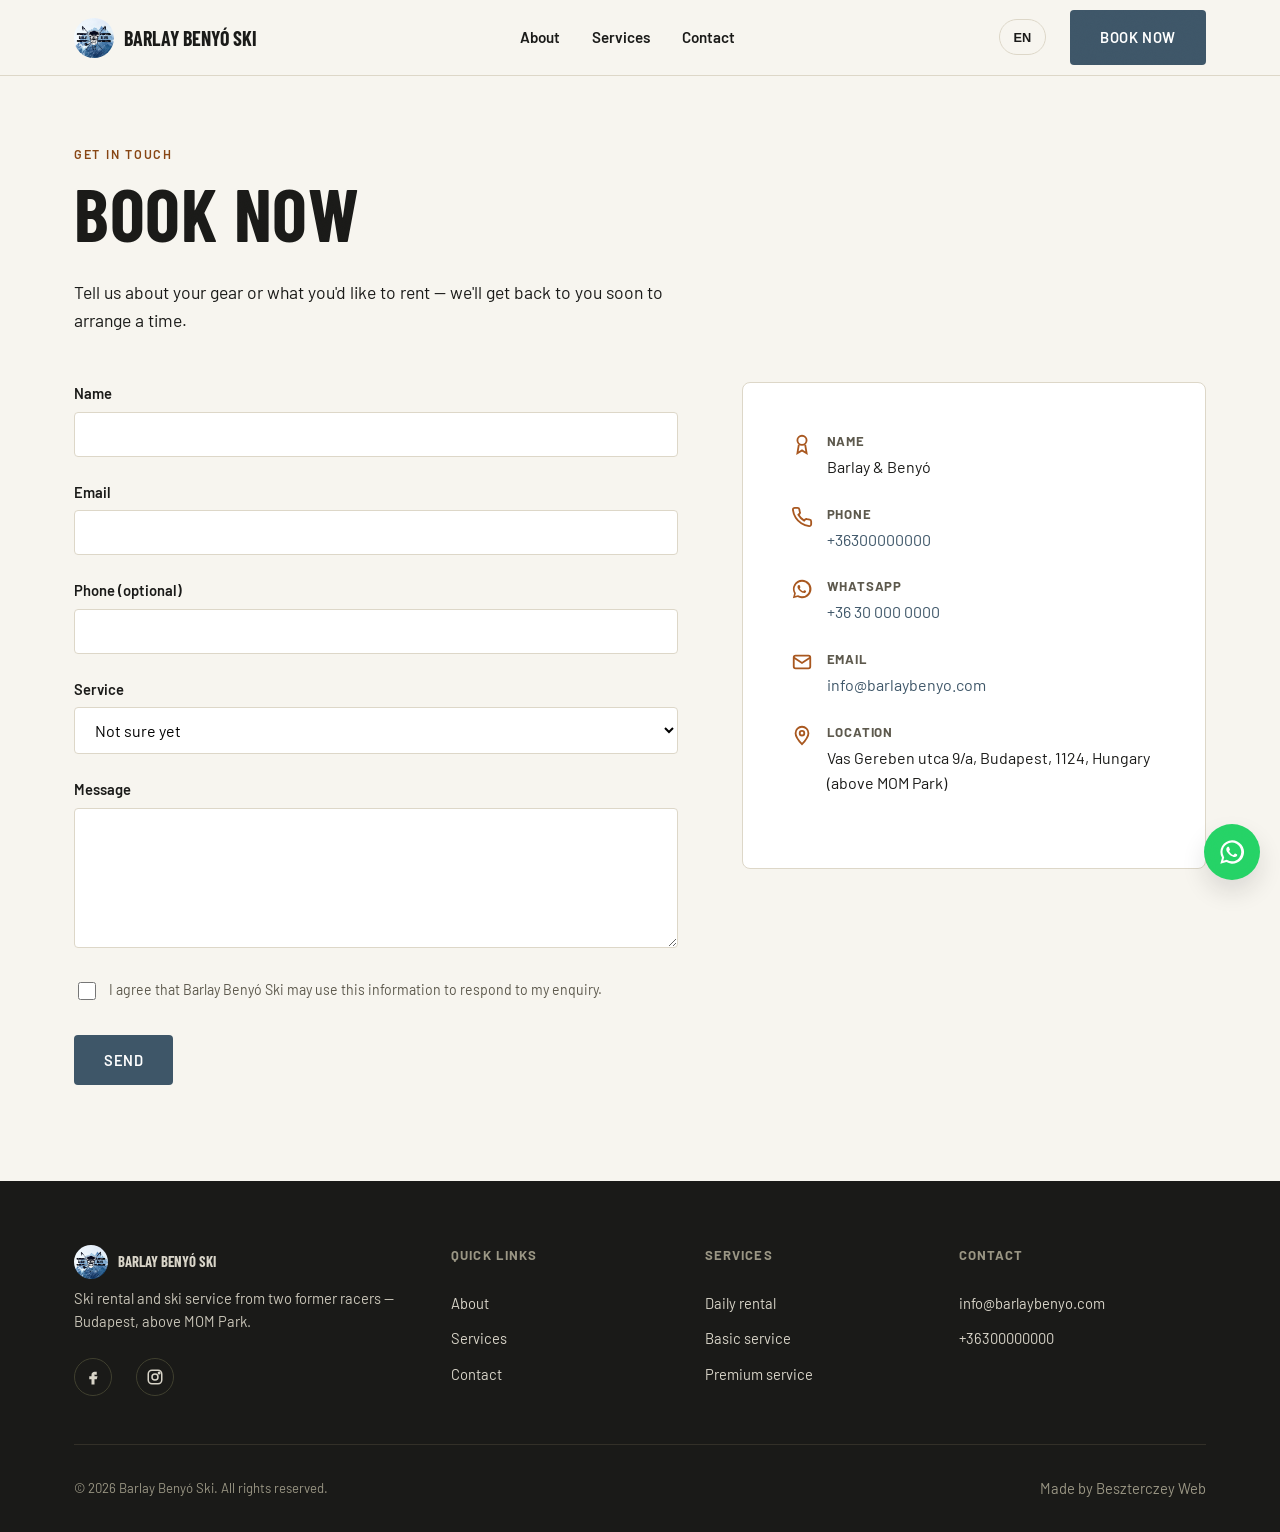
==== commit dfd8bd62: "Add Open Graph / Twitter Card meta tags with proper-resolution share image Fixes pixelated link prev" ====
--- a/kapcsolat.html
+++ b/kapcsolat.html
@@ -5,6 +5,17 @@
 <meta name="viewport" content="width=device-width, initial-scale=1.0">
 <title>Kapcsolat — Barlay Benyó Ski</title>
 <meta name="description" content="Foglalj időpontot felszerelés bérlésére vagy szervizre. Barlay Benyó Ski — Budapest, MOM Park felett.">
+<meta property="og:type" content="website">
+<meta property="og:url" content="https://barlay-benyo-ski.vercel.app/kapcsolat.html">
+<meta property="og:title" content="Kapcsolat — Barlay Benyó Ski">
+<meta property="og:description" content="Foglalj időpontot felszerelés bérlésére vagy szervizre. Barlay Benyó Ski — Budapest, MOM Park felett.">
+<meta property="og:image" content="https://barlay-benyo-ski.vercel.app/assets/og-image.jpg">
+<meta property="og:image:width" content="1000">
+<meta property="og:image:height" content="1000">
+<meta name="twitter:card" content="summary_large_image">
+<meta name="twitter:title" content="Kapcsolat — Barlay Benyó Ski">
+<meta name="twitter:description" content="Foglalj időpontot felszerelés bérlésére vagy szervizre. Barlay Benyó Ski — Budapest, MOM Park felett.">
+<meta name="twitter:image" content="https://barlay-benyo-ski.vercel.app/assets/og-image.jpg">
 <link rel="icon" href="assets/logo-dark-tiny.webp" type="image/webp">
 <script>document.documentElement.classList.add("js-reveal");</script>
 <link rel="stylesheet" href="styles.css">
--- a/styles.css
+++ b/styles.css
@@ -47,6 +47,19 @@
   color: var(--color-ink);
   background: var(--color-paper);
   -webkit-font-smoothing: antialiased;
+  position: relative;
+}
+
+/* Faint, fixed film-grain texture — a quiet premium/tactile finish across
+   the whole page rather than a flat digital fill. Decorative only. */
+body::after {
+  content: "";
+  position: fixed; inset: 0; z-index: 999; pointer-events: none;
+  opacity: 0.025; mix-blend-mode: overlay;
+  background-image: url("data:image/svg+xml,%3Csvg xmlns='http://www.w3.org/2000/svg' width='180' height='180'%3E%3Cfilter id='n'%3E%3CfeTurbulence type='fractalNoise' baseFrequency='0.9' numOctaves='2' stitchTiles='stitch'/%3E%3C/filter%3E%3Crect width='100%25' height='100%25' filter='url(%23n)'/%3E%3C/svg%3E");
+}
+@media (prefers-reduced-motion: reduce), (max-width: 480px) {
+  body::after { display: none; }
 }
 
 h1, h2, h3, h4 {
@@ -163,10 +176,27 @@
   color: var(--color-on-dark);
 }
 .hero-media { position: absolute; inset: 0; z-index: 0; }
-.hero-media img { width: 100%; height: 100%; object-fit: cover; object-position: center 30%; }
+/* Object-position keeps both founders' faces anchored near the top of the
+   frame (low Y%) so the bottom-aligned text column below never climbs into
+   face territory, whatever the viewport height. */
+.hero-media img { width: 100%; height: 116%; margin-top: -8%; object-fit: cover; object-position: center 16%; }
+@media (max-width: 640px) {
+  /* A full 100dvh-tall hero on a narrow phone makes object-fit:cover crop
+     the wide two-founder photo down to roughly a quarter of its width —
+     enough to fit one person, cutting the other almost entirely out of
+     frame. Shortening the hero on mobile widens that visible slice enough
+     to keep both founders in shot, centered on the pair rather than on
+     just one of them. */
+  .hero { min-height: 58vh; }
+  .hero-media img { object-position: 50% 14%; }
+}
 .hero-media::after {
   content: ""; position: absolute; inset: 0;
-  background: linear-gradient(180deg, rgba(26,26,24,0.35) 0%, rgba(26,26,24,0.55) 55%, rgba(26,26,24,0.88) 100%);
+  background: linear-gradient(180deg, rgba(26,26,24,0.22) 0%, rgba(26,26,24,0.3) 38%, rgba(26,26,24,0.62) 68%, rgba(26,26,24,0.92) 100%);
+}
+.hero-media::before {
+  content: ""; position: absolute; inset: 0; z-index: 1;
+  background: radial-gradient(ellipse 120% 70% at 50% 100%, rgba(26,26,24,0.5) 0%, transparent 60%);
 }
 .hero-content { position: relative; z-index: 1; padding: var(--space-3xl) 0 var(--space-2xl); width: 100%; }
 .hero-content .eyebrow { color: #E8C9A8; }
@@ -174,11 +204,89 @@
 .hero-content p { color: #E7E4D9; max-width: 50ch; font-size: 1.1rem; }
 .hero-actions { display: flex; flex-wrap: wrap; gap: var(--space-md); margin-top: var(--space-lg); }
 
+/* ---------- Hero entrance choreography ---------- */
+/* Each line comes in on its own beat, then the headline keeps a slow
+   shimmer sweeping through it — a little showpiece for the hero only. */
+.hero-eyebrow {
+  opacity: 0;
+  animation: hero-eyebrow-in 700ms cubic-bezier(0.16,1,0.3,1) 150ms both;
+}
+.hero-eyebrow::after {
+  content: ""; display: block; height: 2px; width: 46px; margin-top: 10px;
+  background: var(--color-ember);
+  transform-origin: left;
+  transform: scaleX(0);
+  animation: hero-accent-draw 600ms cubic-bezier(0.65,0,0.35,1) 520ms both;
+}
+.hero-title {
+  opacity: 0;
+  animation: hero-title-in 900ms cubic-bezier(0.16,1,0.3,1) 320ms both;
+}
+@supports (background-clip: text) or (-webkit-background-clip: text) {
+  .hero-content .hero-title {
+    background: linear-gradient(100deg, #fff 35%, #F3D9BC 48%, #fff 62%);
+    background-size: 220% 100%;
+    background-position: 200% 0;
+    -webkit-background-clip: text; background-clip: text; -webkit-text-fill-color: transparent; color: transparent;
+    animation:
+      hero-title-in 900ms cubic-bezier(0.16,1,0.3,1) 320ms both,
+      hero-shimmer 4.5s linear 1.4s infinite;
+  }
+}
+.hero-sub {
+  opacity: 0;
+  animation: hero-fade-up 800ms cubic-bezier(0.16,1,0.3,1) 600ms both;
+}
+.hero-actions .btn { opacity: 0; animation: hero-btn-in 650ms cubic-bezier(0.34,1.56,0.64,1) both; }
+.hero-actions .btn:nth-child(1) { animation-delay: 820ms; }
+.hero-actions .btn:nth-child(2) { animation-delay: 920ms; }
+.hero-actions .btn.hero-btn-glow { animation-name: hero-btn-in, hero-glow-pulse; animation-duration: 650ms, 2.4s; animation-timing-function: cubic-bezier(0.34,1.56,0.64,1), ease-in-out; animation-delay: 820ms, 2.2s; animation-iteration-count: 1, infinite; animation-fill-mode: both, none; }
+.hero-btn-glow::after {
+  content: ""; position: absolute; inset: 0; border-radius: inherit;
+  background: linear-gradient(120deg, transparent 20%, rgba(255,255,255,0.55) 50%, transparent 80%);
+  background-size: 220% 100%; background-position: 150% 0;
+  opacity: 0; pointer-events: none;
+}
+.btn.hero-btn-glow { position: relative; overflow: hidden; }
+.hero-btn-glow:hover::after { animation: hero-btn-shine 900ms ease; }
+
+@keyframes hero-eyebrow-in {
+  from { opacity: 0; transform: translateY(14px); letter-spacing: 0.3em; }
+  to { opacity: 1; transform: translateY(0); letter-spacing: 0.14em; }
+}
+@keyframes hero-accent-draw { to { transform: scaleX(1); } }
+@keyframes hero-title-in { from { opacity: 0; transform: translateY(34px) scale(0.97); } to { opacity: 1; transform: translateY(0) scale(1); } }
+@keyframes hero-shimmer { 0% { background-position: 200% 0; } 100% { background-position: -200% 0; } }
+@keyframes hero-fade-up { from { opacity: 0; transform: translateY(20px); } to { opacity: 1; transform: translateY(0); } }
+@keyframes hero-btn-in { from { opacity: 0; transform: translateY(16px) scale(0.88); } to { opacity: 1; transform: translateY(0) scale(1); } }
+@keyframes hero-glow-pulse { 0%, 100% { box-shadow: 0 0 0 0 rgba(168,87,31,0.55); } 50% { box-shadow: 0 0 0 10px rgba(168,87,31,0); } }
+@keyframes hero-btn-shine { from { background-position: 150% 0; opacity: 1; } to { background-position: -50% 0; opacity: 1; } }
+
+@media (prefers-reduced-motion: reduce) {
+  .hero-eyebrow, .hero-title, .hero-sub, .hero-actions .btn, .hero-eyebrow::after {
+    animation: none !important; opacity: 1 !important; transform: none !important;
+  }
+  .hero-title { background: none !important; -webkit-text-fill-color: #fff !important; color: #fff !important; }
+  .hero-btn-glow::after { display: none; }
+}
+
 /* ---------- Trust strip ---------- */
-.trust-strip { background: var(--color-ink); color: var(--color-on-dark); padding: var(--space-lg) 0; }
-.trust-strip .container { display: flex; flex-wrap: wrap; gap: var(--space-lg); justify-content: space-between; }
-.trust-item { display: flex; align-items: center; gap: 10px; font-weight: 600; font-size: 0.95rem; flex: 1 1 220px; }
-.trust-item svg { flex-shrink: 0; width: 22px; height: 22px; color: var(--color-ember); }
+.trust-strip { background: var(--color-ink); color: var(--color-on-dark); padding: var(--space-lg) 0; position: relative; overflow: hidden; }
+.trust-strip::before {
+  content: ""; position: absolute; inset: 0;
+  background: repeating-linear-gradient(115deg, rgba(255,255,255,0.025) 0 1px, transparent 1px 42px);
+  pointer-events: none;
+}
+.trust-strip .container { position: relative; display: flex; flex-wrap: wrap; gap: var(--space-lg); justify-content: space-between; }
+.trust-item { display: flex; align-items: center; gap: 14px; font-weight: 600; font-size: 0.95rem; flex: 1 1 220px; }
+.trust-item .trust-icon {
+  flex-shrink: 0; width: 38px; height: 38px; border-radius: 50%;
+  background: rgba(168,87,31,0.16); border: 1px solid rgba(168,87,31,0.4);
+  display: flex; align-items: center; justify-content: center;
+  transition: background 200ms ease, transform 200ms ease;
+}
+.trust-item:hover .trust-icon { background: rgba(168,87,31,0.3); transform: scale(1.06); }
+.trust-item svg { flex-shrink: 0; width: 19px; height: 19px; color: var(--color-ember); }
 
 /* ---------- Sections ---------- */
 .section { padding: var(--space-3xl) 0; }
@@ -202,11 +310,18 @@
 .card {
   background: var(--color-card); border: 1px solid var(--color-border); border-radius: var(--radius-lg);
   padding: var(--space-xl) var(--space-lg); box-shadow: var(--shadow-sm);
-  transition: box-shadow 200ms ease, transform 200ms ease;
-  display: flex; flex-direction: column;
-}
-.card:hover { box-shadow: var(--shadow-md); transform: translateY(-2px); }
-.card-icon { width: 48px; height: 48px; border-radius: var(--radius); background: var(--color-paper-alt); display: flex; align-items: center; justify-content: center; margin-bottom: var(--space-md); color: var(--color-slate); }
+  transition: box-shadow 260ms ease, transform 260ms ease, border-color 260ms ease;
+  display: flex; flex-direction: column; position: relative; overflow: hidden;
+}
+.card::before {
+  content: ""; position: absolute; left: 0; top: 0; bottom: 0; width: 3px;
+  background: var(--color-ember); transform: scaleY(0); transform-origin: top;
+  transition: transform 260ms cubic-bezier(0.16,1,0.3,1);
+}
+.card:hover { box-shadow: var(--shadow-lg); transform: translateY(-4px); border-color: var(--color-border); }
+.card:hover::before { transform: scaleY(1); }
+.card-icon { width: 48px; height: 48px; border-radius: var(--radius); background: var(--color-paper-alt); display: flex; align-items: center; justify-content: center; margin-bottom: var(--space-md); color: var(--color-slate); transition: background 260ms ease, color 260ms ease, transform 260ms ease; }
+.card:hover .card-icon { background: var(--color-ember); color: #fff; transform: scale(1.06); }
 .card-icon svg { width: 26px; height: 26px; }
 .card p { color: var(--color-muted-foreground); flex-grow: 1; }
 
@@ -229,14 +344,39 @@
 @media (max-width: 860px) { .service-row, .service-row:nth-child(even) { grid-template-columns: 1fr; direction: ltr; } }
 
 /* ---------- Testimonials ---------- */
-.testimonial-placeholder {
-  border: 1px dashed var(--color-border); border-radius: var(--radius-lg);
-  padding: var(--space-xl); text-align: center; color: var(--color-muted-foreground);
-  background: var(--color-card);
-}
+.testimonial-grid { display: grid; grid-template-columns: repeat(3, 1fr); gap: var(--space-lg); }
+@media (max-width: 960px) { .testimonial-grid { grid-template-columns: repeat(2, 1fr); } }
+@media (max-width: 640px) { .testimonial-grid { grid-template-columns: 1fr; } }
+.testimonial-card {
+  background: var(--color-card); border: 1px solid var(--color-border); border-radius: var(--radius-lg);
+  padding: var(--space-lg); box-shadow: var(--shadow-sm); position: relative;
+  transition: box-shadow 260ms ease, transform 260ms ease, border-color 260ms ease;
+}
+.testimonial-card::after {
+  content: "”"; position: absolute; top: 2px; right: var(--space-md);
+  font-family: 'Barlow Condensed', sans-serif; font-size: 3.4rem; line-height: 1;
+  color: var(--color-paper-alt); z-index: 0; pointer-events: none;
+}
+.testimonial-card > * { position: relative; z-index: 1; }
+.testimonial-card:hover { box-shadow: var(--shadow-lg); transform: translateY(-4px); border-color: var(--color-ember); }
+.testimonial-card .stars { color: var(--color-ember); letter-spacing: 0.1em; margin-bottom: var(--space-sm); font-size: 1rem; }
+.testimonial-card p:not(.testimonial-author) { color: var(--color-ink); font-style: italic; }
+.testimonial-author { margin: 0; font-weight: 700; font-size: 0.9rem; color: var(--color-muted-foreground); }
+.testimonial-author span { font-weight: 400; }
 
 /* ---------- CTA banner ---------- */
-.cta-banner { background: var(--color-ember); color: #fff; padding: var(--space-2xl) 0; text-align: center; }
+.cta-banner {
+  background:
+    radial-gradient(ellipse 80% 140% at 85% -20%, rgba(255,255,255,0.14) 0%, transparent 55%),
+    linear-gradient(155deg, var(--color-ember) 0%, var(--color-ember-dark) 100%);
+  color: #fff; padding: var(--space-2xl) 0; text-align: center; position: relative; overflow: hidden;
+}
+.cta-banner::before {
+  content: ""; position: absolute; inset: 0;
+  background: repeating-linear-gradient(115deg, rgba(255,255,255,0.05) 0 1px, transparent 1px 36px);
+  pointer-events: none;
+}
+.cta-banner .container { position: relative; }
 .cta-banner h2 { color: #fff; }
 .cta-banner p { color: #F6E4D4; max-width: 50ch; margin-left: auto; margin-right: auto; }
 .cta-banner .btn-outline-light { border-color: #fff; color: #fff; }
@@ -268,10 +408,20 @@
   position: fixed; bottom: 20px; right: 20px; z-index: 150;
   width: 56px; height: 56px; border-radius: 50%; background: var(--color-whatsapp);
   display: flex; align-items: center; justify-content: center; box-shadow: var(--shadow-lg);
-  transition: transform 200ms ease;
+  transition: transform 200ms ease, opacity 200ms ease, visibility 200ms ease;
 }
 .whatsapp-float:hover { transform: scale(1.06); }
 .whatsapp-float svg { width: 28px; height: 28px; color: #fff; }
+/* While a form field has focus (mobile keyboard open), fade the float out of the
+   way so it doesn't sit on top of the input being typed into — e.g. the bottom-right
+   corner of the message textarea on the contact page. */
+.whatsapp-float.is-dimmed {
+  opacity: 0; visibility: hidden; transform: scale(0.8); pointer-events: none;
+}
+@media (max-width: 480px) {
+  .whatsapp-float { width: 50px; height: 50px; bottom: 16px; right: 16px; }
+  .whatsapp-float svg { width: 25px; height: 25px; }
+}
 
 /* ---------- Form ---------- */
 .contact-grid { display: grid; grid-template-columns: 1.3fr 1fr; gap: var(--space-2xl); align-items: start; }
@@ -300,9 +450,142 @@
 /* Only hide [data-reveal] content once JS confirms it can reveal it again —
    keeps content visible for no-JS browsers and crawlers that don't scroll.
    html.js-reveal is added by an inline script in <head>, synchronously. */
-html.js-reveal [data-reveal] { opacity: 0; transform: translateY(14px); transition: opacity 500ms ease, transform 500ms ease; }
-html.js-reveal [data-reveal].is-visible { opacity: 1; transform: translateY(0); }
+html.js-reveal [data-reveal] {
+  opacity: 0;
+  transform: translateY(26px) scale(0.97);
+  transition: opacity 700ms cubic-bezier(0.16, 1, 0.3, 1), transform 700ms cubic-bezier(0.16, 1, 0.3, 1);
+}
+html.js-reveal [data-reveal].is-visible { opacity: 1; transform: translateY(0) scale(1); }
+
+/* Staggered cascade for grid children — each card/testimonial/package/gallery
+   tile fades in slightly after the previous one, Apple-feature-grid style. */
+.card-grid .card:nth-child(2),
+.testimonial-grid .testimonial-card:nth-child(2),
+.card-grid-3 .pkg-card:nth-child(2),
+.gallery-grid .gallery-item:nth-child(2) { transition-delay: 90ms; }
+.card-grid .card:nth-child(3),
+.testimonial-grid .testimonial-card:nth-child(3),
+.card-grid-3 .pkg-card:nth-child(3),
+.gallery-grid .gallery-item:nth-child(3) { transition-delay: 180ms; }
+.card-grid-3 .pkg-card:nth-child(4),
+.testimonial-grid .testimonial-card:nth-child(4),
+.gallery-grid .gallery-item:nth-child(4) { transition-delay: 270ms; }
+.card-grid-3 .pkg-card:nth-child(5),
+.testimonial-grid .testimonial-card:nth-child(5),
+.gallery-grid .gallery-item:nth-child(5) { transition-delay: 360ms; }
+.testimonial-grid .testimonial-card:nth-child(6),
+.gallery-grid .gallery-item:nth-child(6) { transition-delay: 450ms; }
+
 @media (prefers-reduced-motion: reduce) {
   [data-reveal] { opacity: 1 !important; transform: none !important; transition: none !important; }
   .nav-links { transition: none !important; }
 }
+
+/* ---------- Apple-style scroll-driven motion (progressive enhancement) ----------
+   Native CSS scroll-driven animations where supported (Chrome/Edge 115+, Safari 26+).
+   Purely decorative, so unsupported browsers (Firefox) simply keep the static layout —
+   no JS fallback needed. */
+@supports ((animation-timeline: view()) and (animation-range: entry)) {
+  .hero { view-timeline: --hero-tl; }
+
+  /* "exit" (not "cover") because .hero sits flush with the top of the page —
+     its "cover" range is already partly elapsed at scroll position 0, which
+     left the hero text faded out from the very first paint. "exit" only
+     starts progressing once the hero actually begins scrolling away. */
+  @keyframes hero-parallax { to { transform: translateY(8%); } }
+  .hero-media img {
+    animation: hero-parallax linear both;
+    animation-timeline: --hero-tl;
+    animation-range: exit 0% exit 100%;
+  }
+
+  @keyframes hero-content-fade { to { opacity: 0; transform: translateY(-36px); } }
+  .hero-content {
+    animation: hero-content-fade linear both;
+    animation-timeline: --hero-tl;
+    animation-range: exit 0% exit 60%;
+  }
+
+  @keyframes photo-settle { from { scale: 1.1; } to { scale: 1; } }
+  .about-portrait img {
+    animation: photo-settle linear both;
+    animation-timeline: view();
+    animation-range: entry 0% entry 90%;
+  }
+
+  @media (prefers-reduced-motion: reduce) {
+    .hero-media img, .hero-content, .about-portrait img { animation: none; }
+  }
+}
+
+/* ---------- Workshop videos ---------- */
+/* Section with a full-bleed background video behind its own content (the
+   "Szolgáltatások" intro + service rows sit on top of it) — a solid dark
+   overlay throughout means it never looks washed-out/see-through, the
+   video is purely an ambient backdrop, like a car brand's "story" page. */
+.section-video-bg { position: relative; overflow: hidden; color: var(--color-on-dark); }
+.section-video-bg > video {
+  position: absolute; inset: 0; width: 100%; height: 100%; object-fit: cover;
+  filter: grayscale(1) contrast(1.05); z-index: 0;
+}
+.section-video-bg::after {
+  content: ""; position: absolute; inset: 0; z-index: 0;
+  background: rgba(20,20,18,0.74);
+}
+.section-video-bg > .container { position: relative; z-index: 1; }
+.section-video-bg .eyebrow { color: #E8C9A8; }
+.section-video-bg h1, .section-video-bg h2 { color: #fff; }
+.section-video-bg .section-header p,
+.section-video-bg .service-row p:not(.eyebrow) { color: #D8D4C8; }
+.section-video-bg .service-row img { box-shadow: var(--shadow-xl); }
+.video-bg-cta { text-align: center; margin-top: var(--space-xl); }
+
+/* Smaller secondary clip, centered on its own further down the page */
+.video-tile {
+  position: relative; border-radius: var(--radius-lg); overflow: hidden;
+  box-shadow: var(--shadow-md); aspect-ratio: 4 / 5; background: var(--color-ink);
+}
+.video-tile video {
+  width: 100%; height: 100%; object-fit: cover; display: block;
+  filter: grayscale(1) contrast(1.05);
+}
+.video-tile-solo { max-width: 420px; margin: 0 auto; }
+
+/* ---------- Equipment gallery ---------- */
+.gallery-grid { display: grid; grid-template-columns: repeat(3, 1fr); gap: var(--space-md); }
+@media (max-width: 760px) { .gallery-grid { grid-template-columns: repeat(2, 1fr); } }
+@media (max-width: 480px) { .gallery-grid { grid-template-columns: 1fr; } }
+.gallery-item {
+  display: block; position: relative; border-radius: var(--radius-lg); overflow: hidden;
+  aspect-ratio: 4 / 3; background: var(--color-paper-alt); box-shadow: var(--shadow-sm);
+  cursor: zoom-in; border: none; padding: 0;
+}
+.gallery-item img { width: 100%; height: 100%; object-fit: cover; display: block; transition: transform 300ms ease; }
+.gallery-item:hover img { transform: scale(1.05); }
+.gallery-item:focus-visible { outline: 3px solid var(--color-ember); outline-offset: 2px; }
+
+.lightbox {
+  position: fixed; inset: 0; z-index: 300; display: none;
+  align-items: center; justify-content: center; padding: var(--space-lg);
+  background: rgba(26,26,24,0.92);
+}
+.lightbox.is-open { display: flex; }
+body.lightbox-open { overflow: hidden; }
+.lightbox img { max-width: 100%; max-height: 88vh; border-radius: var(--radius); box-shadow: var(--shadow-xl); }
+.lightbox-close {
+  position: absolute; top: var(--space-md); right: var(--space-md); width: 44px; height: 44px;
+  border-radius: 50%; background: rgba(255,255,255,0.12); border: none; color: #fff;
+  display: flex; align-items: center; justify-content: center; cursor: pointer;
+}
+.lightbox-close:hover { background: rgba(255,255,255,0.22); }
+.lightbox-close svg { width: 22px; height: 22px; }
+.lightbox-nav {
+  position: absolute; top: 50%; transform: translateY(-50%); width: 48px; height: 48px;
+  border-radius: 50%; background: rgba(255,255,255,0.12); border: none; color: #fff;
+  display: flex; align-items: center; justify-content: center; cursor: pointer;
+}
+.lightbox-nav:hover { background: rgba(255,255,255,0.22); }
+.lightbox-nav svg { width: 24px; height: 24px; }
+.lightbox-prev { left: var(--space-md); }
+.lightbox-next { right: var(--space-md); }
+@media (max-width: 600px) { .lightbox-nav { width: 40px; height: 40px; } }
